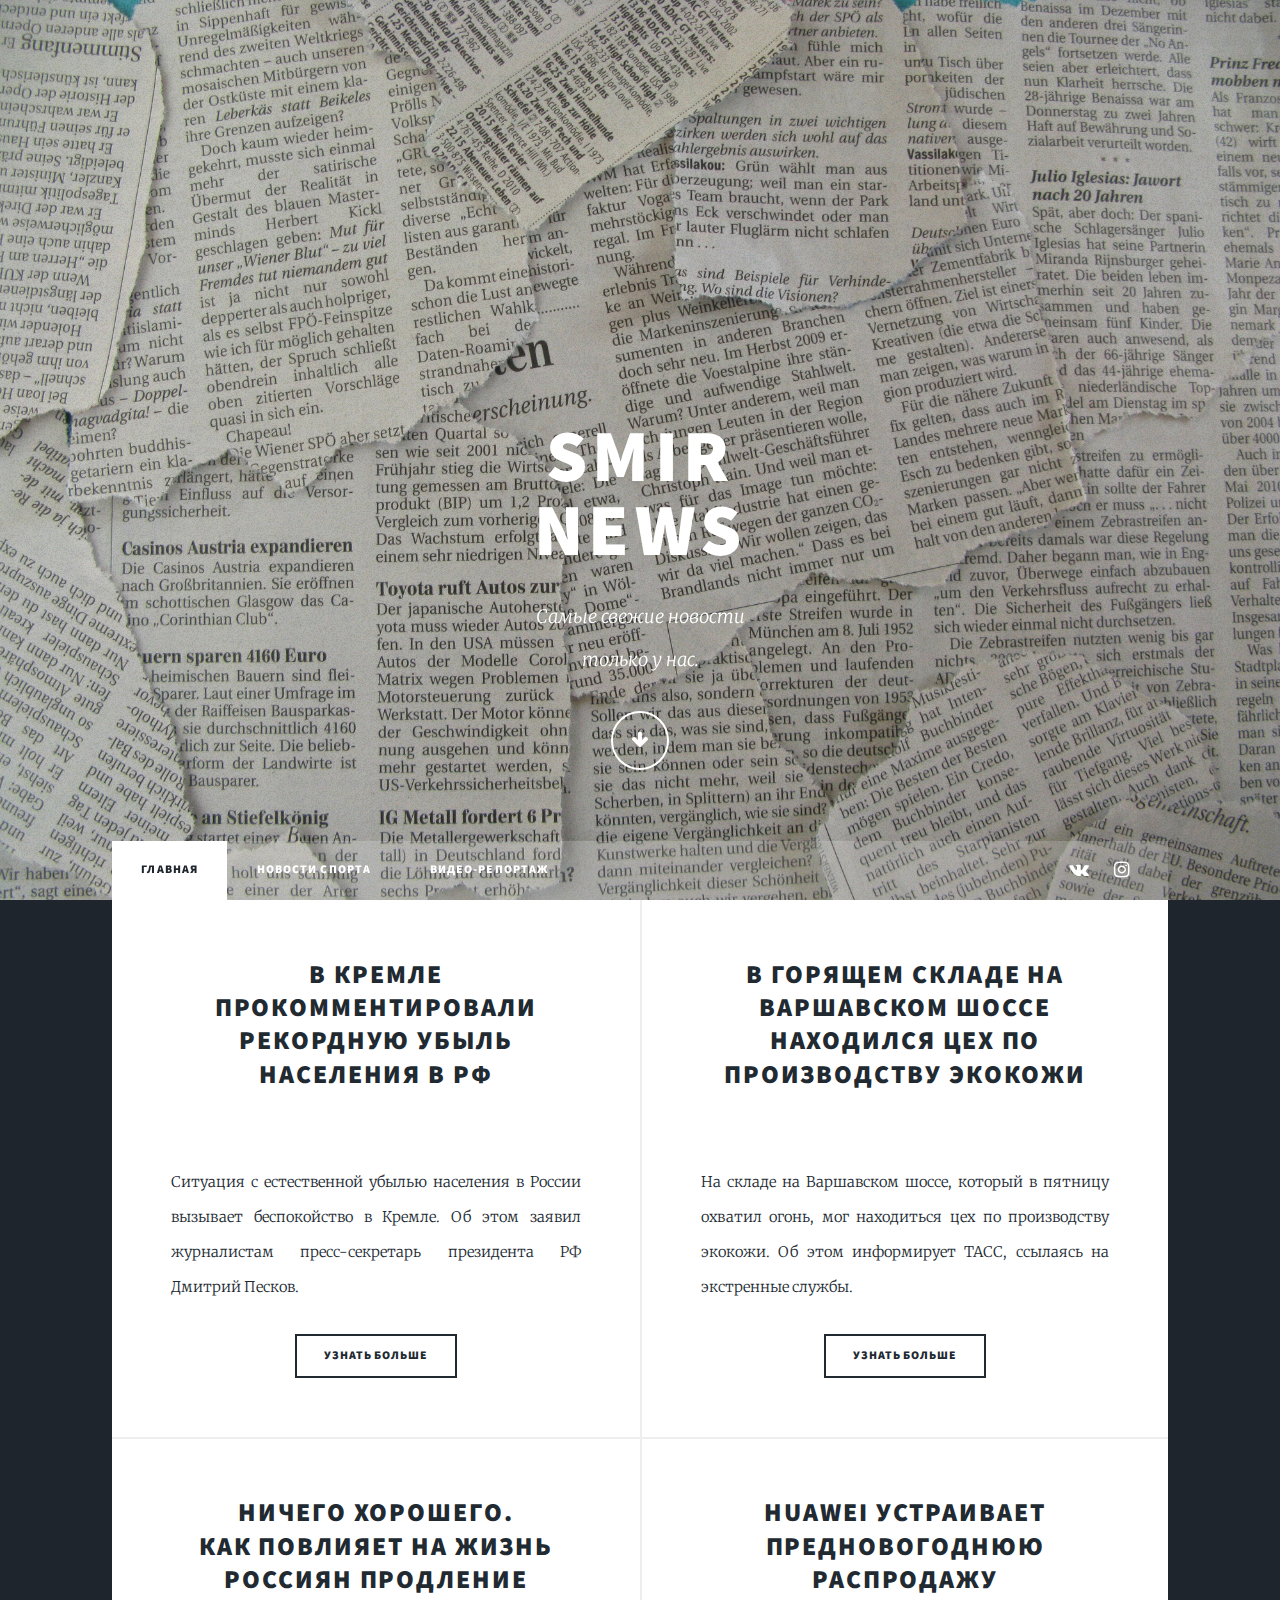
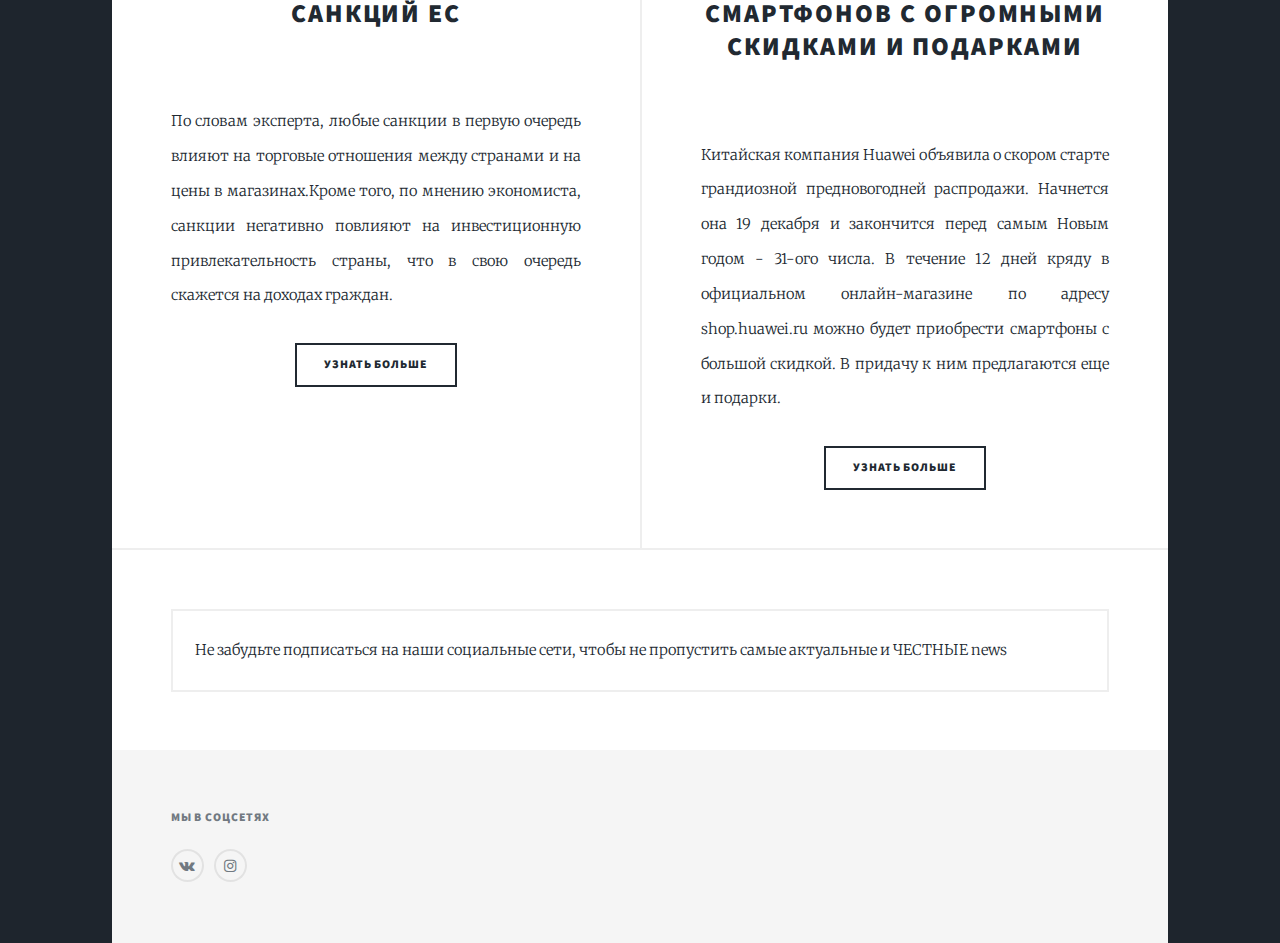
==== index.html @ 237e557a "Add files via upload" ====
<!DOCTYPE HTML>

<html>
	<head>
		<title>SmirNews</title>
		<meta charset="utf-8" />
		<meta name="viewport" content="width=device-width, initial-scale=1, user-scalable=no" />
		<link rel="stylesheet" href="assets/css/main.css" />
		<noscript><link rel="stylesheet" href="assets/css/noscript.css" /></noscript>
	</head>
	<body class="is-loading">

		
			<div id="wrapper" class="fade-in">

				
					<div id="intro">
						<h1>Smir<br />
						News</h1>
						<p>Самые свежие новости <br />
						только у нас</a>.</p>
						<ul class="actions">
							<li><a href="#header" class="button icon solo fa-arrow-down scrolly">Продолжить</a></li>
						</ul>
					</div>

				
					<header id="header">
						<a href="index.html" class="logo">Новости</a>
					</header>

				
					<nav id="nav">
						<ul class="links">
							<li class="active"><a href="index.html">Главная</a></li>
							<li><a href="generic.html">Новости спорта</a></li>
							<li><a href="elements.html">Видео-репортаж</a></li>
						</ul>
						<ul class="icons">
							<li><a href="https://vk.com/zonixx90" class="icon fa-vk"><span class="label">Twitter</span></a></li>
							<li><a href="https://www.instagram.com/________bigboy________/?hl=ru" class="icon fa-instagram"><span class="label">Instagram</span></a></li>
						</ul>
					</nav>

				
					<div id="main">

						
							

						
							<section class="posts">
								<article>
									<header>
										<h2><a href="C:\Users\Александр\Desktop\sait\n1.html">В Кремле прокомментировали<br />
											рекордную убыль населения в РФ</a></h2>
									</header>
									<a href="C:\Users\Александр\Desktop\sait\n1.html" class="image fit"><img src="C:\Users\Александр\Desktop\sait\images\GRAF.jpg" alt="" /></a>
									<p>Ситуация с естественной убылью населения в России вызывает беспокойство в Кремле. Об этом заявил журналистам пресс-секретарь президента РФ Дмитрий Песков.</p>
									<ul class="actions">
										<li><a href="C:\Users\Александр\Desktop\sait\n1.html" class="button">Узнать больше</a></li>
									</ul>
								</article>
								<article>
									<header>
										<h2><a href="C:\Users\Александр\Desktop\sait\n2.html">В горящем складе на Варшавском шоссе 
										<br />находился цех по производству экокожи</a></h2>
									</header>
									<a href="C:\Users\Александр\Desktop\sait\n2.html" class="image fit"><img src="C:\Users\Александр\Desktop\sait\images\pojar.jpg" alt="" /></a>
									<p>На складе на Варшавском шоссе, который в пятницу охватил огонь, мог находиться цех по производству экокожи. Об этом информирует ТАСС, ссылаясь на экстренные службы.</p>
									<ul class="actions">
										<li><a href="C:\Users\Александр\Desktop\sait\n2.html" class="button">Узнать больше</a></li>
									</ul>
								</article>
							</section>
							<section class="posts">
								<article>
									<header>
										<h2><a href="C:\Users\Александр\Desktop\sait\n3.html">Ничего хорошего.<br/>
											Как повлияет на жизнь россиян продление санкций ЕС</a></h2>
									</header>
									<a href="C:\Users\Александр\Desktop\sait\n3.html" class="image fit"><img src="C:\Users\Александр\Desktop\sait\images\ES.jpg" alt="" /></a>
									<p>По словам эксперта, любые санкции в первую очередь влияют на торговые отношения между странами и на цены в магазинах.Кроме того, по мнению экономиста, санкции негативно повлияют на инвестиционную привлекательность страны, что в свою очередь скажется на доходах граждан.
										
										</p>
									<ul class="actions">
										<li><a href="C:\Users\Александр\Desktop\sait\n3.html" class="button"> Узнать больше</a></li>
									</ul>
								</article>
								<article>
									<header>
										<h2><a href="C:\Users\Александр\Desktop\sait\n4.html">Huawei устраивает предновогоднюю распродажу <br />
											смартфонов с огромными скидками и подарками</a></h2>
									</header>
									<a href="C:\Users\Александр\Desktop\sait\n4.html" class="image fit"><img src="C:\Users\Александр\Desktop\sait\images\hua.jpg" alt="" /></a>
									<p>Китайская компания Huawei объявила о скором старте грандиозной предновогодней распродажи. Начнется она 19 декабря и закончится перед самым Новым годом - 31-ого числа. В течение 12 дней кряду в официальном онлайн-магазине по адресу shop.huawei.ru можно будет приобрести смартфоны с большой скидкой. В придачу к ним предлагаются еще и подарки.</p>
									<ul class="actions">
										<li><a href="C:\Users\Александр\Desktop\sait\n4.html" class="button">Узнать больше</a></li>
									</ul>
								</article>
							</section>
							
							
									

						
							<footer>
								<div class="box">
									<p>Не забудьте подписаться на наши социальные сети, чтобы не пропустить самые актуальные и ЧЕСТНЫЕ news </p>
								</div>
							</footer>

					</div>

				
					<footer id="footer">
						
							<section>
								<h3>Мы в соцсетях</h3>
								<ul class="icons alt">
									<li><a href="https://vk.com/zonixx90" class="icon fa-vk"><span class="label">Twitter</span></a></li>
							<li><a href="https://www.instagram.com/________bigboy________/?hl=ru" class="icon fa-instagram"><span class="label">Instagram</span></a></li>
								</ul>
							</section>
						</section>
					</footer>

				
					

			</div>

		
			<script src="assets/js/jquery.min.js"></script>
			<script src="assets/js/jquery.scrollex.min.js"></script>
			<script src="assets/js/jquery.scrolly.min.js"></script>
			<script src="assets/js/skel.min.js"></script>
			<script src="assets/js/util.js"></script>
			<script src="assets/js/main.js"></script>
			

	</body>
</html>
---- assets/css/main.css ----
@import url(font-awesome.min.css);
@import url("https://fonts.googleapis.com/css?family=Merriweather:300,700,300italic,700italic|Source+Sans+Pro:900");

/*
	Massively by HTML5 UP
	html5up.net | @ajlkn
	Free for personal and commercial use under the CCA 3.0 license (html5up.net/license)
*/

/* Reset */

	html, body, div, span, applet, object, iframe, h1, h2, h3, h4, h5, h6, p, blockquote, pre, a, abbr, acronym, address, big, cite, code, del, dfn, em, img, ins, kbd, q, s, samp, small, strike, strong, sub, sup, tt, var, b, u, i, center, dl, dt, dd, ol, ul, li, fieldset, form, label, legend, table, caption, tbody, tfoot, thead, tr, th, td, article, aside, canvas, details, embed, figure, figcaption, footer, header, hgroup, menu, nav, output, ruby, section, summary, time, mark, audio, video {
		margin: 0;				
		padding: 0;	
		border: 0;
		font-size: 100%;
		font: inherit;
		vertical-align: baseline;
	}

	article, aside, details, figcaption, figure, footer, header, hgroup, menu, nav, section {
		display: block;
	}

	body {
		line-height: 1;
	}

	ol, ul {
		list-style: none;
	}

	blockquote, q {
		quotes: none;
	}

	blockquote:before, blockquote:after, q:before, q:after {
		content: '';
		content: none;
	}

	table {
		border-collapse: collapse;
		border-spacing: 0;
	}

	body {
		-webkit-text-size-adjust: none;
	}

/* Box Model */

	*, *:before, *:after {
		-moz-box-sizing: border-box;
		-webkit-box-sizing: border-box;
		box-sizing: border-box;
	}

/* Grid */

	.row {
		border-bottom: solid 1px transparent;
		-moz-box-sizing: border-box;
		-webkit-box-sizing: border-box;
		box-sizing: border-box;
	}

	.row > * {
		float: left;
		-moz-box-sizing: border-box;
		-webkit-box-sizing: border-box;
		box-sizing: border-box;
	}

	.row:after, .row:before {
		content: '';
		display: block;
		clear: both;
		height: 0;
	}

	.row.uniform > * > :first-child {
		margin-top: 0;
	}

	.row.uniform > * > :last-child {
		margin-bottom: 0;
	}

	.row.\30 \25 > * {
		padding: 0 0 0 0rem;
	}

	.row.\30 \25 {
		margin: 0 0 -1px 0rem;
	}

	.row.uniform.\30 \25 > * {
		padding: 0rem 0 0 0rem;
	}

	.row.uniform.\30 \25 {
		margin: 0rem 0 -1px 0rem;
	}

	.row > * {
		padding: 0 0 0 1.5rem;
	}

	.row {
		margin: 0 0 -1px -1.5rem;
	}

	.row.uniform > * {
		padding: 1.5rem 0 0 1.5rem;
	}

	.row.uniform {
		margin: -1.5rem 0 -1px -1.5rem;
	}

	.row.\32 00\25 > * {
		padding: 0 0 0 3rem;
	}

	.row.\32 00\25 {
		margin: 0 0 -1px -3rem;
	}

	.row.uniform.\32 00\25 > * {
		padding: 3rem 0 0 3rem;
	}

	.row.uniform.\32 00\25 {
		margin: -3rem 0 -1px -3rem;
	}

	.row.\31 50\25 > * {
		padding: 0 0 0 2.25rem;
	}

	.row.\31 50\25 {
		margin: 0 0 -1px -2.25rem;
	}

	.row.uniform.\31 50\25 > * {
		padding: 2.25rem 0 0 2.25rem;
	}

	.row.uniform.\31 50\25 {
		margin: -2.25rem 0 -1px -2.25rem;
	}

	.row.\35 0\25 > * {
		padding: 0 0 0 0.75rem;
	}

	.row.\35 0\25 {
		margin: 0 0 -1px -0.75rem;
	}

	.row.uniform.\35 0\25 > * {
		padding: 0.75rem 0 0 0.75rem;
	}

	.row.uniform.\35 0\25 {
		margin: -0.75rem 0 -1px -0.75rem;
	}

	.row.\32 5\25 > * {
		padding: 0 0 0 0.375rem;
	}

	.row.\32 5\25 {
		margin: 0 0 -1px -0.375rem;
	}

	.row.uniform.\32 5\25 > * {
		padding: 0.375rem 0 0 0.375rem;
	}

	.row.uniform.\32 5\25 {
		margin: -0.375rem 0 -1px -0.375rem;
	}

	.\31 2u, .\31 2u\24 {
		width: 100%;
		clear: none;
		margin-left: 0;
	}

	.\31 1u, .\31 1u\24 {
		width: 91.6666666667%;
		clear: none;
		margin-left: 0;
	}

	.\31 0u, .\31 0u\24 {
		width: 83.3333333333%;
		clear: none;
		margin-left: 0;
	}

	.\39 u, .\39 u\24 {
		width: 75%;
		clear: none;
		margin-left: 0;
	}

	.\38 u, .\38 u\24 {
		width: 66.6666666667%;
		clear: none;
		margin-left: 0;
	}

	.\37 u, .\37 u\24 {
		width: 58.3333333333%;
		clear: none;
		margin-left: 0;
	}

	.\36 u, .\36 u\24 {
		width: 50%;
		clear: none;
		margin-left: 0;
	}

	.\35 u, .\35 u\24 {
		width: 41.6666666667%;
		clear: none;
		margin-left: 0;
	}

	.\34 u, .\34 u\24 {
		width: 33.3333333333%;
		clear: none;
		margin-left: 0;
	}

	.\33 u, .\33 u\24 {
		width: 25%;
		clear: none;
		margin-left: 0;
	}

	.\32 u, .\32 u\24 {
		width: 16.6666666667%;
		clear: none;
		margin-left: 0;
	}

	.\31 u, .\31 u\24 {
		width: 8.3333333333%;
		clear: none;
		margin-left: 0;
	}

	.\31 2u\24 + *,
	.\31 1u\24 + *,
	.\31 0u\24 + *,
	.\39 u\24 + *,
	.\38 u\24 + *,
	.\37 u\24 + *,
	.\36 u\24 + *,
	.\35 u\24 + *,
	.\34 u\24 + *,
	.\33 u\24 + *,
	.\32 u\24 + *,
	.\31 u\24 + * {
		clear: left;
	}

	.\-11u {
		margin-left: 91.66667%;
	}

	.\-10u {
		margin-left: 83.33333%;
	}

	.\-9u {
		margin-left: 75%;
	}

	.\-8u {
		margin-left: 66.66667%;
	}

	.\-7u {
		margin-left: 58.33333%;
	}

	.\-6u {
		margin-left: 50%;
	}

	.\-5u {
		margin-left: 41.66667%;
	}

	.\-4u {
		margin-left: 33.33333%;
	}

	.\-3u {
		margin-left: 25%;
	}

	.\-2u {
		margin-left: 16.66667%;
	}

	.\-1u {
		margin-left: 8.33333%;
	}

	@media screen and (max-width: 1680px) {

		.row > * {
			padding: 0 0 0 1.5rem;
		}

		.row {
			margin: 0 0 -1px -1.5rem;
		}

		.row.uniform > * {
			padding: 1.5rem 0 0 1.5rem;
		}

		.row.uniform {
			margin: -1.5rem 0 -1px -1.5rem;
		}

		.row.\32 00\25 > * {
			padding: 0 0 0 3rem;
		}

		.row.\32 00\25 {
			margin: 0 0 -1px -3rem;
		}

		.row.uniform.\32 00\25 > * {
			padding: 3rem 0 0 3rem;
		}

		.row.uniform.\32 00\25 {
			margin: -3rem 0 -1px -3rem;
		}

		.row.\31 50\25 > * {
			padding: 0 0 0 2.25rem;
		}

		.row.\31 50\25 {
			margin: 0 0 -1px -2.25rem;
		}

		.row.uniform.\31 50\25 > * {
			padding: 2.25rem 0 0 2.25rem;
		}

		.row.uniform.\31 50\25 {
			margin: -2.25rem 0 -1px -2.25rem;
		}

		.row.\35 0\25 > * {
			padding: 0 0 0 0.75rem;
		}

		.row.\35 0\25 {
			margin: 0 0 -1px -0.75rem;
		}

		.row.uniform.\35 0\25 > * {
			padding: 0.75rem 0 0 0.75rem;
		}

		.row.uniform.\35 0\25 {
			margin: -0.75rem 0 -1px -0.75rem;
		}

		.row.\32 5\25 > * {
			padding: 0 0 0 0.375rem;
		}

		.row.\32 5\25 {
			margin: 0 0 -1px -0.375rem;
		}

		.row.uniform.\32 5\25 > * {
			padding: 0.375rem 0 0 0.375rem;
		}

		.row.uniform.\32 5\25 {
			margin: -0.375rem 0 -1px -0.375rem;
		}

		.\31 2u\28xlarge\29, .\31 2u\24\28xlarge\29 {
			width: 100%;
			clear: none;
			margin-left: 0;
		}

		.\31 1u\28xlarge\29, .\31 1u\24\28xlarge\29 {
			width: 91.6666666667%;
			clear: none;
			margin-left: 0;
		}

		.\31 0u\28xlarge\29, .\31 0u\24\28xlarge\29 {
			width: 83.3333333333%;
			clear: none;
			margin-left: 0;
		}

		.\39 u\28xlarge\29, .\39 u\24\28xlarge\29 {
			width: 75%;
			clear: none;
			margin-left: 0;
		}

		.\38 u\28xlarge\29, .\38 u\24\28xlarge\29 {
			width: 66.6666666667%;
			clear: none;
			margin-left: 0;
		}

		.\37 u\28xlarge\29, .\37 u\24\28xlarge\29 {
			width: 58.3333333333%;
			clear: none;
			margin-left: 0;
		}

		.\36 u\28xlarge\29, .\36 u\24\28xlarge\29 {
			width: 50%;
			clear: none;
			margin-left: 0;
		}

		.\35 u\28xlarge\29, .\35 u\24\28xlarge\29 {
			width: 41.6666666667%;
			clear: none;
			margin-left: 0;
		}

		.\34 u\28xlarge\29, .\34 u\24\28xlarge\29 {
			width: 33.3333333333%;
			clear: none;
			margin-left: 0;
		}

		.\33 u\28xlarge\29, .\33 u\24\28xlarge\29 {
			width: 25%;
			clear: none;
			margin-left: 0;
		}

		.\32 u\28xlarge\29, .\32 u\24\28xlarge\29 {
			width: 16.6666666667%;
			clear: none;
			margin-left: 0;
		}

		.\31 u\28xlarge\29, .\31 u\24\28xlarge\29 {
			width: 8.3333333333%;
			clear: none;
			margin-left: 0;
		}

		.\31 2u\24\28xlarge\29 + *,
		.\31 1u\24\28xlarge\29 + *,
		.\31 0u\24\28xlarge\29 + *,
		.\39 u\24\28xlarge\29 + *,
		.\38 u\24\28xlarge\29 + *,
		.\37 u\24\28xlarge\29 + *,
		.\36 u\24\28xlarge\29 + *,
		.\35 u\24\28xlarge\29 + *,
		.\34 u\24\28xlarge\29 + *,
		.\33 u\24\28xlarge\29 + *,
		.\32 u\24\28xlarge\29 + *,
		.\31 u\24\28xlarge\29 + * {
			clear: left;
		}

		.\-11u\28xlarge\29 {
			margin-left: 91.66667%;
		}

		.\-10u\28xlarge\29 {
			margin-left: 83.33333%;
		}

		.\-9u\28xlarge\29 {
			margin-left: 75%;
		}

		.\-8u\28xlarge\29 {
			margin-left: 66.66667%;
		}

		.\-7u\28xlarge\29 {
			margin-left: 58.33333%;
		}

		.\-6u\28xlarge\29 {
			margin-left: 50%;
		}

		.\-5u\28xlarge\29 {
			margin-left: 41.66667%;
		}

		.\-4u\28xlarge\29 {
			margin-left: 33.33333%;
		}

		.\-3u\28xlarge\29 {
			margin-left: 25%;
		}

		.\-2u\28xlarge\29 {
			margin-left: 16.66667%;
		}

		.\-1u\28xlarge\29 {
			margin-left: 8.33333%;
		}

	}

	@media screen and (max-width: 1280px) {

		.row > * {
			padding: 0 0 0 1.5rem;
		}

		.row {
			margin: 0 0 -1px -1.5rem;
		}

		.row.uniform > * {
			padding: 1.5rem 0 0 1.5rem;
		}

		.row.uniform {
			margin: -1.5rem 0 -1px -1.5rem;
		}

		.row.\32 00\25 > * {
			padding: 0 0 0 3rem;
		}

		.row.\32 00\25 {
			margin: 0 0 -1px -3rem;
		}

		.row.uniform.\32 00\25 > * {
			padding: 3rem 0 0 3rem;
		}

		.row.uniform.\32 00\25 {
			margin: -3rem 0 -1px -3rem;
		}

		.row.\31 50\25 > * {
			padding: 0 0 0 2.25rem;
		}

		.row.\31 50\25 {
			margin: 0 0 -1px -2.25rem;
		}

		.row.uniform.\31 50\25 > * {
			padding: 2.25rem 0 0 2.25rem;
		}

		.row.uniform.\31 50\25 {
			margin: -2.25rem 0 -1px -2.25rem;
		}

		.row.\35 0\25 > * {
			padding: 0 0 0 0.75rem;
		}

		.row.\35 0\25 {
			margin: 0 0 -1px -0.75rem;
		}

		.row.uniform.\35 0\25 > * {
			padding: 0.75rem 0 0 0.75rem;
		}

		.row.uniform.\35 0\25 {
			margin: -0.75rem 0 -1px -0.75rem;
		}

		.row.\32 5\25 > * {
			padding: 0 0 0 0.375rem;
		}

		.row.\32 5\25 {
			margin: 0 0 -1px -0.375rem;
		}

		.row.uniform.\32 5\25 > * {
			padding: 0.375rem 0 0 0.375rem;
		}

		.row.uniform.\32 5\25 {
			margin: -0.375rem 0 -1px -0.375rem;
		}

		.\31 2u\28large\29, .\31 2u\24\28large\29 {
			width: 100%;
			clear: none;
			margin-left: 0;
		}

		.\31 1u\28large\29, .\31 1u\24\28large\29 {
			width: 91.6666666667%;
			clear: none;
			margin-left: 0;
		}

		.\31 0u\28large\29, .\31 0u\24\28large\29 {
			width: 83.3333333333%;
			clear: none;
			margin-left: 0;
		}

		.\39 u\28large\29, .\39 u\24\28large\29 {
			width: 75%;
			clear: none;
			margin-left: 0;
		}

		.\38 u\28large\29, .\38 u\24\28large\29 {
			width: 66.6666666667%;
			clear: none;
			margin-left: 0;
		}

		.\37 u\28large\29, .\37 u\24\28large\29 {
			width: 58.3333333333%;
			clear: none;
			margin-left: 0;
		}

		.\36 u\28large\29, .\36 u\24\28large\29 {
			width: 50%;
			clear: none;
			margin-left: 0;
		}

		.\35 u\28large\29, .\35 u\24\28large\29 {
			width: 41.6666666667%;
			clear: none;
			margin-left: 0;
		}

		.\34 u\28large\29, .\34 u\24\28large\29 {
			width: 33.3333333333%;
			clear: none;
			margin-left: 0;
		}

		.\33 u\28large\29, .\33 u\24\28large\29 {
			width: 25%;
			clear: none;
			margin-left: 0;
		}

		.\32 u\28large\29, .\32 u\24\28large\29 {
			width: 16.6666666667%;
			clear: none;
			margin-left: 0;
		}

		.\31 u\28large\29, .\31 u\24\28large\29 {
			width: 8.3333333333%;
			clear: none;
			margin-left: 0;
		}

		.\31 2u\24\28large\29 + *,
		.\31 1u\24\28large\29 + *,
		.\31 0u\24\28large\29 + *,
		.\39 u\24\28large\29 + *,
		.\38 u\24\28large\29 + *,
		.\37 u\24\28large\29 + *,
		.\36 u\24\28large\29 + *,
		.\35 u\24\28large\29 + *,
		.\34 u\24\28large\29 + *,
		.\33 u\24\28large\29 + *,
		.\32 u\24\28large\29 + *,
		.\31 u\24\28large\29 + * {
			clear: left;
		}

		.\-11u\28large\29 {
			margin-left: 91.66667%;
		}

		.\-10u\28large\29 {
			margin-left: 83.33333%;
		}

		.\-9u\28large\29 {
			margin-left: 75%;
		}

		.\-8u\28large\29 {
			margin-left: 66.66667%;
		}

		.\-7u\28large\29 {
			margin-left: 58.33333%;
		}

		.\-6u\28large\29 {
			margin-left: 50%;
		}

		.\-5u\28large\29 {
			margin-left: 41.66667%;
		}

		.\-4u\28large\29 {
			margin-left: 33.33333%;
		}

		.\-3u\28large\29 {
			margin-left: 25%;
		}

		.\-2u\28large\29 {
			margin-left: 16.66667%;
		}

		.\-1u\28large\29 {
			margin-left: 8.33333%;
		}

	}

	@media screen and (max-width: 980px) {

		.row > * {
			padding: 0 0 0 1.5rem;
		}

		.row {
			margin: 0 0 -1px -1.5rem;
		}

		.row.uniform > * {
			padding: 1.5rem 0 0 1.5rem;
		}

		.row.uniform {
			margin: -1.5rem 0 -1px -1.5rem;
		}

		.row.\32 00\25 > * {
			padding: 0 0 0 3rem;
		}

		.row.\32 00\25 {
			margin: 0 0 -1px -3rem;
		}

		.row.uniform.\32 00\25 > * {
			padding: 3rem 0 0 3rem;
		}

		.row.uniform.\32 00\25 {
			margin: -3rem 0 -1px -3rem;
		}

		.row.\31 50\25 > * {
			padding: 0 0 0 2.25rem;
		}

		.row.\31 50\25 {
			margin: 0 0 -1px -2.25rem;
		}

		.row.uniform.\31 50\25 > * {
			padding: 2.25rem 0 0 2.25rem;
		}

		.row.uniform.\31 50\25 {
			margin: -2.25rem 0 -1px -2.25rem;
		}

		.row.\35 0\25 > * {
			padding: 0 0 0 0.75rem;
		}

		.row.\35 0\25 {
			margin: 0 0 -1px -0.75rem;
		}

		.row.uniform.\35 0\25 > * {
			padding: 0.75rem 0 0 0.75rem;
		}

		.row.uniform.\35 0\25 {
			margin: -0.75rem 0 -1px -0.75rem;
		}

		.row.\32 5\25 > * {
			padding: 0 0 0 0.375rem;
		}

		.row.\32 5\25 {
			margin: 0 0 -1px -0.375rem;
		}

		.row.uniform.\32 5\25 > * {
			padding: 0.375rem 0 0 0.375rem;
		}

		.row.uniform.\32 5\25 {
			margin: -0.375rem 0 -1px -0.375rem;
		}

		.\31 2u\28medium\29, .\31 2u\24\28medium\29 {
			width: 100%;
			clear: none;
			margin-left: 0;
		}

		.\31 1u\28medium\29, .\31 1u\24\28medium\29 {
			width: 91.6666666667%;
			clear: none;
			margin-left: 0;
		}

		.\31 0u\28medium\29, .\31 0u\24\28medium\29 {
			width: 83.3333333333%;
			clear: none;
			margin-left: 0;
		}

		.\39 u\28medium\29, .\39 u\24\28medium\29 {
			width: 75%;
			clear: none;
			margin-left: 0;
		}

		.\38 u\28medium\29, .\38 u\24\28medium\29 {
			width: 66.6666666667%;
			clear: none;
			margin-left: 0;
		}

		.\37 u\28medium\29, .\37 u\24\28medium\29 {
			width: 58.3333333333%;
			clear: none;
			margin-left: 0;
		}

		.\36 u\28medium\29, .\36 u\24\28medium\29 {
			width: 50%;
			clear: none;
			margin-left: 0;
		}

		.\35 u\28medium\29, .\35 u\24\28medium\29 {
			width: 41.6666666667%;
			clear: none;
			margin-left: 0;
		}

		.\34 u\28medium\29, .\34 u\24\28medium\29 {
			width: 33.3333333333%;
			clear: none;
			margin-left: 0;
		}

		.\33 u\28medium\29, .\33 u\24\28medium\29 {
			width: 25%;
			clear: none;
			margin-left: 0;
		}

		.\32 u\28medium\29, .\32 u\24\28medium\29 {
			width: 16.6666666667%;
			clear: none;
			margin-left: 0;
		}

		.\31 u\28medium\29, .\31 u\24\28medium\29 {
			width: 8.3333333333%;
			clear: none;
			margin-left: 0;
		}

		.\31 2u\24\28medium\29 + *,
		.\31 1u\24\28medium\29 + *,
		.\31 0u\24\28medium\29 + *,
		.\39 u\24\28medium\29 + *,
		.\38 u\24\28medium\29 + *,
		.\37 u\24\28medium\29 + *,
		.\36 u\24\28medium\29 + *,
		.\35 u\24\28medium\29 + *,
		.\34 u\24\28medium\29 + *,
		.\33 u\24\28medium\29 + *,
		.\32 u\24\28medium\29 + *,
		.\31 u\24\28medium\29 + * {
			clear: left;
		}

		.\-11u\28medium\29 {
			margin-left: 91.66667%;
		}

		.\-10u\28medium\29 {
			margin-left: 83.33333%;
		}

		.\-9u\28medium\29 {
			margin-left: 75%;
		}

		.\-8u\28medium\29 {
			margin-left: 66.66667%;
		}

		.\-7u\28medium\29 {
			margin-left: 58.33333%;
		}

		.\-6u\28medium\29 {
			margin-left: 50%;
		}

		.\-5u\28medium\29 {
			margin-left: 41.66667%;
		}

		.\-4u\28medium\29 {
			margin-left: 33.33333%;
		}

		.\-3u\28medium\29 {
			margin-left: 25%;
		}

		.\-2u\28medium\29 {
			margin-left: 16.66667%;
		}

		.\-1u\28medium\29 {
			margin-left: 8.33333%;
		}

	}

	@media screen and (max-width: 736px) {

		.row > * {
			padding: 0 0 0 1.5rem;
		}

		.row {
			margin: 0 0 -1px -1.5rem;
		}

		.row.uniform > * {
			padding: 1.5rem 0 0 1.5rem;
		}

		.row.uniform {
			margin: -1.5rem 0 -1px -1.5rem;
		}

		.row.\32 00\25 > * {
			padding: 0 0 0 3rem;
		}

		.row.\32 00\25 {
			margin: 0 0 -1px -3rem;
		}

		.row.uniform.\32 00\25 > * {
			padding: 3rem 0 0 3rem;
		}

		.row.uniform.\32 00\25 {
			margin: -3rem 0 -1px -3rem;
		}

		.row.\31 50\25 > * {
			padding: 0 0 0 2.25rem;
		}

		.row.\31 50\25 {
			margin: 0 0 -1px -2.25rem;
		}

		.row.uniform.\31 50\25 > * {
			padding: 2.25rem 0 0 2.25rem;
		}

		.row.uniform.\31 50\25 {
			margin: -2.25rem 0 -1px -2.25rem;
		}

		.row.\35 0\25 > * {
			padding: 0 0 0 0.75rem;
		}

		.row.\35 0\25 {
			margin: 0 0 -1px -0.75rem;
		}

		.row.uniform.\35 0\25 > * {
			padding: 0.75rem 0 0 0.75rem;
		}

		.row.uniform.\35 0\25 {
			margin: -0.75rem 0 -1px -0.75rem;
		}

		.row.\32 5\25 > * {
			padding: 0 0 0 0.375rem;
		}

		.row.\32 5\25 {
			margin: 0 0 -1px -0.375rem;
		}

		.row.uniform.\32 5\25 > * {
			padding: 0.375rem 0 0 0.375rem;
		}

		.row.uniform.\32 5\25 {
			margin: -0.375rem 0 -1px -0.375rem;
		}

		.\31 2u\28small\29, .\31 2u\24\28small\29 {
			width: 100%;
			clear: none;
			margin-left: 0;
		}

		.\31 1u\28small\29, .\31 1u\24\28small\29 {
			width: 91.6666666667%;
			clear: none;
			margin-left: 0;
		}

		.\31 0u\28small\29, .\31 0u\24\28small\29 {
			width: 83.3333333333%;
			clear: none;
			margin-left: 0;
		}

		.\39 u\28small\29, .\39 u\24\28small\29 {
			width: 75%;
			clear: none;
			margin-left: 0;
		}

		.\38 u\28small\29, .\38 u\24\28small\29 {
			width: 66.6666666667%;
			clear: none;
			margin-left: 0;
		}

		.\37 u\28small\29, .\37 u\24\28small\29 {
			width: 58.3333333333%;
			clear: none;
			margin-left: 0;
		}

		.\36 u\28small\29, .\36 u\24\28small\29 {
			width: 50%;
			clear: none;
			margin-left: 0;
		}

		.\35 u\28small\29, .\35 u\24\28small\29 {
			width: 41.6666666667%;
			clear: none;
			margin-left: 0;
		}

		.\34 u\28small\29, .\34 u\24\28small\29 {
			width: 33.3333333333%;
			clear: none;
			margin-left: 0;
		}

		.\33 u\28small\29, .\33 u\24\28small\29 {
			width: 25%;
			clear: none;
			margin-left: 0;
		}

		.\32 u\28small\29, .\32 u\24\28small\29 {
			width: 16.6666666667%;
			clear: none;
			margin-left: 0;
		}

		.\31 u\28small\29, .\31 u\24\28small\29 {
			width: 8.3333333333%;
			clear: none;
			margin-left: 0;
		}

		.\31 2u\24\28small\29 + *,
		.\31 1u\24\28small\29 + *,
		.\31 0u\24\28small\29 + *,
		.\39 u\24\28small\29 + *,
		.\38 u\24\28small\29 + *,
		.\37 u\24\28small\29 + *,
		.\36 u\24\28small\29 + *,
		.\35 u\24\28small\29 + *,
		.\34 u\24\28small\29 + *,
		.\33 u\24\28small\29 + *,
		.\32 u\24\28small\29 + *,
		.\31 u\24\28small\29 + * {
			clear: left;
		}

		.\-11u\28small\29 {
			margin-left: 91.66667%;
		}

		.\-10u\28small\29 {
			margin-left: 83.33333%;
		}

		.\-9u\28small\29 {
			margin-left: 75%;
		}

		.\-8u\28small\29 {
			margin-left: 66.66667%;
		}

		.\-7u\28small\29 {
			margin-left: 58.33333%;
		}

		.\-6u\28small\29 {
			margin-left: 50%;
		}

		.\-5u\28small\29 {
			margin-left: 41.66667%;
		}

		.\-4u\28small\29 {
			margin-left: 33.33333%;
		}

		.\-3u\28small\29 {
			margin-left: 25%;
		}

		.\-2u\28small\29 {
			margin-left: 16.66667%;
		}

		.\-1u\28small\29 {
			margin-left: 8.33333%;
		}

	}

	@media screen and (max-width: 480px) {

		.row > * {
			padding: 0 0 0 1.5rem;
		}

		.row {
			margin: 0 0 -1px -1.5rem;
		}

		.row.uniform > * {
			padding: 1.5rem 0 0 1.5rem;
		}

		.row.uniform {
			margin: -1.5rem 0 -1px -1.5rem;
		}

		.row.\32 00\25 > * {
			padding: 0 0 0 3rem;
		}

		.row.\32 00\25 {
			margin: 0 0 -1px -3rem;
		}

		.row.uniform.\32 00\25 > * {
			padding: 3rem 0 0 3rem;
		}

		.row.uniform.\32 00\25 {
			margin: -3rem 0 -1px -3rem;
		}

		.row.\31 50\25 > * {
			padding: 0 0 0 2.25rem;
		}

		.row.\31 50\25 {
			margin: 0 0 -1px -2.25rem;
		}

		.row.uniform.\31 50\25 > * {
			padding: 2.25rem 0 0 2.25rem;
		}

		.row.uniform.\31 50\25 {
			margin: -2.25rem 0 -1px -2.25rem;
		}

		.row.\35 0\25 > * {
			padding: 0 0 0 0.75rem;
		}

		.row.\35 0\25 {
			margin: 0 0 -1px -0.75rem;
		}

		.row.uniform.\35 0\25 > * {
			padding: 0.75rem 0 0 0.75rem;
		}

		.row.uniform.\35 0\25 {
			margin: -0.75rem 0 -1px -0.75rem;
		}

		.row.\32 5\25 > * {
			padding: 0 0 0 0.375rem;
		}

		.row.\32 5\25 {
			margin: 0 0 -1px -0.375rem;
		}

		.row.uniform.\32 5\25 > * {
			padding: 0.375rem 0 0 0.375rem;
		}

		.row.uniform.\32 5\25 {
			margin: -0.375rem 0 -1px -0.375rem;
		}

		.\31 2u\28xsmall\29, .\31 2u\24\28xsmall\29 {
			width: 100%;
			clear: none;
			margin-left: 0;
		}

		.\31 1u\28xsmall\29, .\31 1u\24\28xsmall\29 {
			width: 91.6666666667%;
			clear: none;
			margin-left: 0;
		}

		.\31 0u\28xsmall\29, .\31 0u\24\28xsmall\29 {
			width: 83.3333333333%;
			clear: none;
			margin-left: 0;
		}

		.\39 u\28xsmall\29, .\39 u\24\28xsmall\29 {
			width: 75%;
			clear: none;
			margin-left: 0;
		}

		.\38 u\28xsmall\29, .\38 u\24\28xsmall\29 {
			width: 66.6666666667%;
			clear: none;
			margin-left: 0;
		}

		.\37 u\28xsmall\29, .\37 u\24\28xsmall\29 {
			width: 58.3333333333%;
			clear: none;
			margin-left: 0;
		}

		.\36 u\28xsmall\29, .\36 u\24\28xsmall\29 {
			width: 50%;
			clear: none;
			margin-left: 0;
		}

		.\35 u\28xsmall\29, .\35 u\24\28xsmall\29 {
			width: 41.6666666667%;
			clear: none;
			margin-left: 0;
		}

		.\34 u\28xsmall\29, .\34 u\24\28xsmall\29 {
			width: 33.3333333333%;
			clear: none;
			margin-left: 0;
		}

		.\33 u\28xsmall\29, .\33 u\24\28xsmall\29 {
			width: 25%;
			clear: none;
			margin-left: 0;
		}

		.\32 u\28xsmall\29, .\32 u\24\28xsmall\29 {
			width: 16.6666666667%;
			clear: none;
			margin-left: 0;
		}

		.\31 u\28xsmall\29, .\31 u\24\28xsmall\29 {
			width: 8.3333333333%;
			clear: none;
			margin-left: 0;
		}

		.\31 2u\24\28xsmall\29 + *,
		.\31 1u\24\28xsmall\29 + *,
		.\31 0u\24\28xsmall\29 + *,
		.\39 u\24\28xsmall\29 + *,
		.\38 u\24\28xsmall\29 + *,
		.\37 u\24\28xsmall\29 + *,
		.\36 u\24\28xsmall\29 + *,
		.\35 u\24\28xsmall\29 + *,
		.\34 u\24\28xsmall\29 + *,
		.\33 u\24\28xsmall\29 + *,
		.\32 u\24\28xsmall\29 + *,
		.\31 u\24\28xsmall\29 + * {
			clear: left;
		}

		.\-11u\28xsmall\29 {
			margin-left: 91.66667%;
		}

		.\-10u\28xsmall\29 {
			margin-left: 83.33333%;
		}

		.\-9u\28xsmall\29 {
			margin-left: 75%;
		}

		.\-8u\28xsmall\29 {
			margin-left: 66.66667%;
		}

		.\-7u\28xsmall\29 {
			margin-left: 58.33333%;
		}

		.\-6u\28xsmall\29 {
			margin-left: 50%;
		}

		.\-5u\28xsmall\29 {
			margin-left: 41.66667%;
		}

		.\-4u\28xsmall\29 {
			margin-left: 33.33333%;
		}

		.\-3u\28xsmall\29 {
			margin-left: 25%;
		}

		.\-2u\28xsmall\29 {
			margin-left: 16.66667%;
		}

		.\-1u\28xsmall\29 {
			margin-left: 8.33333%;
		}

	}

	@media screen and (max-width: 360px) {

		.row > * {
			padding: 0 0 0 1.5rem;
		}

		.row {
			margin: 0 0 -1px -1.5rem;
		}

		.row.uniform > * {
			padding: 1.5rem 0 0 1.5rem;
		}

		.row.uniform {
			margin: -1.5rem 0 -1px -1.5rem;
		}

		.row.\32 00\25 > * {
			padding: 0 0 0 3rem;
		}

		.row.\32 00\25 {
			margin: 0 0 -1px -3rem;
		}

		.row.uniform.\32 00\25 > * {
			padding: 3rem 0 0 3rem;
		}

		.row.uniform.\32 00\25 {
			margin: -3rem 0 -1px -3rem;
		}

		.row.\31 50\25 > * {
			padding: 0 0 0 2.25rem;
		}

		.row.\31 50\25 {
			margin: 0 0 -1px -2.25rem;
		}

		.row.uniform.\31 50\25 > * {
			padding: 2.25rem 0 0 2.25rem;
		}

		.row.uniform.\31 50\25 {
			margin: -2.25rem 0 -1px -2.25rem;
		}

		.row.\35 0\25 > * {
			padding: 0 0 0 0.75rem;
		}

		.row.\35 0\25 {
			margin: 0 0 -1px -0.75rem;
		}

		.row.uniform.\35 0\25 > * {
			padding: 0.75rem 0 0 0.75rem;
		}

		.row.uniform.\35 0\25 {
			margin: -0.75rem 0 -1px -0.75rem;
		}

		.row.\32 5\25 > * {
			padding: 0 0 0 0.375rem;
		}

		.row.\32 5\25 {
			margin: 0 0 -1px -0.375rem;
		}

		.row.uniform.\32 5\25 > * {
			padding: 0.375rem 0 0 0.375rem;
		}

		.row.uniform.\32 5\25 {
			margin: -0.375rem 0 -1px -0.375rem;
		}

		.\31 2u\28xxsmall\29, .\31 2u\24\28xxsmall\29 {
			width: 100%;
			clear: none;
			margin-left: 0;
		}

		.\31 1u\28xxsmall\29, .\31 1u\24\28xxsmall\29 {
			width: 91.6666666667%;
			clear: none;
			margin-left: 0;
		}

		.\31 0u\28xxsmall\29, .\31 0u\24\28xxsmall\29 {
			width: 83.3333333333%;
			clear: none;
			margin-left: 0;
		}

		.\39 u\28xxsmall\29, .\39 u\24\28xxsmall\29 {
			width: 75%;
			clear: none;
			margin-left: 0;
		}

		.\38 u\28xxsmall\29, .\38 u\24\28xxsmall\29 {
			width: 66.6666666667%;
			clear: none;
			margin-left: 0;
		}

		.\37 u\28xxsmall\29, .\37 u\24\28xxsmall\29 {
			width: 58.3333333333%;
			clear: none;
			margin-left: 0;
		}

		.\36 u\28xxsmall\29, .\36 u\24\28xxsmall\29 {
			width: 50%;
			clear: none;
			margin-left: 0;
		}

		.\35 u\28xxsmall\29, .\35 u\24\28xxsmall\29 {
			width: 41.6666666667%;
			clear: none;
			margin-left: 0;
		}

		.\34 u\28xxsmall\29, .\34 u\24\28xxsmall\29 {
			width: 33.3333333333%;
			clear: none;
			margin-left: 0;
		}

		.\33 u\28xxsmall\29, .\33 u\24\28xxsmall\29 {
			width: 25%;
			clear: none;
			margin-left: 0;
		}

		.\32 u\28xxsmall\29, .\32 u\24\28xxsmall\29 {
			width: 16.6666666667%;
			clear: none;
			margin-left: 0;
		}

		.\31 u\28xxsmall\29, .\31 u\24\28xxsmall\29 {
			width: 8.3333333333%;
			clear: none;
			margin-left: 0;
		}

		.\31 2u\24\28xxsmall\29 + *,
		.\31 1u\24\28xxsmall\29 + *,
		.\31 0u\24\28xxsmall\29 + *,
		.\39 u\24\28xxsmall\29 + *,
		.\38 u\24\28xxsmall\29 + *,
		.\37 u\24\28xxsmall\29 + *,
		.\36 u\24\28xxsmall\29 + *,
		.\35 u\24\28xxsmall\29 + *,
		.\34 u\24\28xxsmall\29 + *,
		.\33 u\24\28xxsmall\29 + *,
		.\32 u\24\28xxsmall\29 + *,
		.\31 u\24\28xxsmall\29 + * {
			clear: left;
		}

		.\-11u\28xxsmall\29 {
			margin-left: 91.66667%;
		}

		.\-10u\28xxsmall\29 {
			margin-left: 83.33333%;
		}

		.\-9u\28xxsmall\29 {
			margin-left: 75%;
		}

		.\-8u\28xxsmall\29 {
			margin-left: 66.66667%;
		}

		.\-7u\28xxsmall\29 {
			margin-left: 58.33333%;
		}

		.\-6u\28xxsmall\29 {
			margin-left: 50%;
		}

		.\-5u\28xxsmall\29 {
			margin-left: 41.66667%;
		}

		.\-4u\28xxsmall\29 {
			margin-left: 33.33333%;
		}

		.\-3u\28xxsmall\29 {
			margin-left: 25%;
		}

		.\-2u\28xxsmall\29 {
			margin-left: 16.66667%;
		}

		.\-1u\28xxsmall\29 {
			margin-left: 8.33333%;
		}

	}

/* Basic */

	@-ms-viewport {
		width: device-width;
	}

	body {
		-ms-overflow-style: scrollbar;
	}

	@media screen and (max-width: 480px) {

		html, body {
			min-width: 320px;
		}

	}

	body {
		background-color: #1e252d;
	}

		body.is-loading *, body.is-loading *:before, body.is-loading *:after {
			-moz-animation: none !important;
			-webkit-animation: none !important;
			-ms-animation: none !important;
			animation: none !important;
			-moz-transition: none !important;
			-webkit-transition: none !important;
			-ms-transition: none !important;
			transition: none !important;
		}

/* Type */

	html {
		font-size: 16pt;
	}

		@media screen and (max-width: 1680px) {

			html {
				font-size: 12pt;
			}

		}

		@media screen and (max-width: 1280px) {

			html {
				font-size: 11pt;
			}

		}

		@media screen and (max-width: 360px) {

			html {
				font-size: 10pt;
			}

		}

	body {
		color: #212931;
	}

	body, input, select, textarea {
		font-family: "Merriweather", Georgia, serif;
		font-weight: 300;
		font-size: 1rem;
		line-height: 2.375;
	}

	a {
		-moz-transition: color 0.2s ease-in-out, background-color 0.2s ease-in-out, border-color 0.2s ease-in-out, box-shadow 0.2s ease-in-out;
		-webkit-transition: color 0.2s ease-in-out, background-color 0.2s ease-in-out, border-color 0.2s ease-in-out, box-shadow 0.2s ease-in-out;
		-ms-transition: color 0.2s ease-in-out, background-color 0.2s ease-in-out, border-color 0.2s ease-in-out, box-shadow 0.2s ease-in-out;
		transition: color 0.2s ease-in-out, background-color 0.2s ease-in-out, border-color 0.2s ease-in-out, box-shadow 0.2s ease-in-out;
		border-bottom: dotted 1px;
		text-decoration: none;
	}

		a:hover {
			border-bottom-color: transparent;
		}

	strong, b {
		font-weight: 600;
	}

	em, i {
		font-style: italic;
	}

	p {
		text-align: justify;
		margin: 0 0 2rem 0;
	}

	h1, h2, h3, h4, h5, h6 {
		font-family: "Source Sans Pro", Helvetica, sans-serif;
		font-weight: 900;
		line-height: 1.5;
		letter-spacing: 0.075em;
		text-transform: uppercase;
		margin: 0 0 1rem 0;
	}

		h1 a, h2 a, h3 a, h4 a, h5 a, h6 a {
			border-bottom: 0;
			color: inherit;
			text-decoration: none;
		}

	h1 {
		font-size: 4rem;
		line-height: 1.1;
		margin: 0 0 2rem 0;
	}

	h2 {
		font-size: 1.75rem;
		line-height: 1.3;
		margin: 0 0 1.5rem 0;
	}

	h3 {
		font-size: 1.25rem;
		margin: 0 0 1.5rem 0;
	}

	h4 {
		font-size: 1rem;
	}

	h5 {
		font-size: 0.9rem;
	}

	h6 {
		font-size: 0.8rem;
	}

	sub {
		font-size: 0.8rem;
		position: relative;
		top: 0.5rem;
	}

	sup {
		font-size: 0.8rem;
		position: relative;
		top: -0.5rem;
	}

	blockquote {
		border-left: solid 4px;
		font-style: italic;
		margin: 0 0 2rem 0;
		padding: 0.5rem 0 0.5rem 2rem;
	}

	code {
		border: solid 2px;
		font-family: "Courier New", monospace;
		font-size: 0.9rem;
		margin: 0 0.25rem;
		padding: 0.25rem 0.65rem;
	}

	pre {
		-webkit-overflow-scrolling: touch;
		font-family: "Courier New", monospace;
		font-size: 0.9rem;
		margin: 0 0 2rem 0;
	}

		pre code {
			display: block;
			line-height: 1.75;
			padding: 1rem 1.5rem;
			overflow-x: auto;
		}

	hr {
		border: 0;
		border-bottom: solid 2px;
		margin: 3rem 0;
	}

		hr.major {
			margin: 5rem 0;
		}

	.align-left {
		text-align: left;
	}

	.align-center {
		text-align: center;
	}

	.align-right {
		text-align: right;
	}

	input, select, textarea {
		color: #212931;
	}

	a {
		color: #212931;
		border-bottom-color: rgba(33, 41, 49, 0.5);
	}

		a:hover {
			border-bottom-color: transparent;
			color: #18bfef !important;
		}

	strong, b {
		color: #212931;
	}

	h1, h2, h3, h4, h5, h6 {
		color: #212931;
	}

	blockquote {
		border-left-color: #eeeeee;
	}

	code {
		background: rgba(220, 220, 220, 0.25);
		border-color: #eeeeee;
	}

	hr {
		border-bottom-color: #eeeeee;
	}

/* Box */

	.box {
		border: solid 2px;
		margin-bottom: 2rem;
		padding: 1.5rem;
	}

		.box > :last-child,
		.box > :last-child > :last-child,
		.box > :last-child > :last-child > :last-child {
			margin-bottom: 0;
		}

		.box.alt {
			border: 0;
			border-radius: 0;
			padding: 0;
		}

	.box {
		border-color: #eeeeee;
	}

/* Button */

	input[type="submit"],
	input[type="reset"],
	input[type="button"],
	button,
	.button {
		-moz-appearance: none;
		-webkit-appearance: none;
		-ms-appearance: none;
		appearance: none;
		-moz-transition: background-color 0.2s ease-in-out, box-shadow 0.2s ease-in-out, color 0.2s ease-in-out;
		-webkit-transition: background-color 0.2s ease-in-out, box-shadow 0.2s ease-in-out, color 0.2s ease-in-out;
		-ms-transition: background-color 0.2s ease-in-out, box-shadow 0.2s ease-in-out, color 0.2s ease-in-out;
		transition: background-color 0.2s ease-in-out, box-shadow 0.2s ease-in-out, color 0.2s ease-in-out;
		border: 0;
		cursor: pointer;
		display: inline-block;
		font-family: "Source Sans Pro", Helvetica, sans-serif;
		font-size: 0.8rem;
		font-weight: 900;
		letter-spacing: 0.075em;
		height: 3rem;
		line-height: 3rem;
		padding: 0 2rem;
		text-align: center;
		text-decoration: none;
		text-transform: uppercase;
		white-space: nowrap;
	}

		input[type="submit"].icon:before,
		input[type="reset"].icon:before,
		input[type="button"].icon:before,
		button.icon:before,
		.button.icon:before {
			margin-right: 0.5rem;
		}

		input[type="submit"].icon.solo,
		input[type="reset"].icon.solo,
		input[type="button"].icon.solo,
		button.icon.solo,
		.button.icon.solo {
			position: relative;
			width: 4rem;
			height: 4rem;
			line-height: 4rem;
			border-radius: 4rem;
			text-indent: 4rem;
			overflow: hidden;
			padding: 0;
			white-space: nowrap;
		}

			input[type="submit"].icon.solo:before,
			input[type="reset"].icon.solo:before,
			input[type="button"].icon.solo:before,
			button.icon.solo:before,
			.button.icon.solo:before {
				position: absolute;
				display: block;
				top: 0;
				left: 0;
				width: inherit;
				height: inherit;
				line-height: inherit;
				font-size: 1.25rem;
				margin-right: 0;
				text-align: center;
				text-indent: 0;
			}

		input[type="submit"].fit,
		input[type="reset"].fit,
		input[type="button"].fit,
		button.fit,
		.button.fit {
			display: block;
			margin: 0 0 1rem 0;
			width: 100%;
		}

		input[type="submit"].small,
		input[type="reset"].small,
		input[type="button"].small,
		button.small,
		.button.small {
			font-size: 0.7rem;
			height: 2.5rem;
			line-height: 2.5rem;
			padding: 0 1.5rem;
		}

		input[type="submit"].big,
		input[type="reset"].big,
		input[type="button"].big,
		button.big,
		.button.big {
			font-size: 0.9rem;
			height: 3.5rem;
			line-height: 3.5rem;
			padding: 0 2.75rem;
		}

		@media screen and (max-width: 980px) {

			input[type="submit"],
			input[type="reset"],
			input[type="button"],
			button,
			.button {
				font-size: 0.9rem;
				height: 3.25rem;
				line-height: 3.25rem;
			}

				input[type="submit"].big,
				input[type="reset"].big,
				input[type="button"].big,
				button.big,
				.button.big {
					font-size: 1rem;
					height: 3.75rem;
					line-height: 3.75rem;
				}

		}

		input[type="submit"].disabled, input[type="submit"]:disabled,
		input[type="reset"].disabled,
		input[type="reset"]:disabled,
		input[type="button"].disabled,
		input[type="button"]:disabled,
		button.disabled,
		button:disabled,
		.button.disabled,
		.button:disabled {
			-moz-pointer-events: none;
			-webkit-pointer-events: none;
			-ms-pointer-events: none;
			pointer-events: none;
			opacity: 0.25;
		}

	input[type="submit"],
	input[type="reset"],
	input[type="button"],
	button,
	.button {
		background-color: transparent;
		box-shadow: inset 0 0 0 2px #212931;
		color: #212931 !important;
	}

		input[type="submit"]:hover,
		input[type="reset"]:hover,
		input[type="button"]:hover,
		button:hover,
		.button:hover {
			box-shadow: inset 0 0 0 2px #18bfef;
			color: #18bfef !important;
		}

		input[type="submit"].special,
		input[type="reset"].special,
		input[type="button"].special,
		button.special,
		.button.special {
			background-color: #212931;
			box-shadow: none;
			color: #ffffff !important;
		}

			input[type="submit"].special:hover,
			input[type="reset"].special:hover,
			input[type="button"].special:hover,
			button.special:hover,
			.button.special:hover {
				background-color: #18bfef;
			}

/* Form */

	form {
		display: -moz-flex;
		display: -webkit-flex;
		display: -ms-flex;
		display: flex;
		-moz-flex-wrap: wrap;
		-webkit-flex-wrap: wrap;
		-ms-flex-wrap: wrap;
		flex-wrap: wrap;
		width: calc(100% + 3rem);
		margin: -1.5rem 0 2rem -1.5rem;
	}

		form > .field {
			-moz-flex-grow: 0;
			-webkit-flex-grow: 0;
			-ms-flex-grow: 0;
			flex-grow: 0;
			-moz-flex-shrink: 0;
			-webkit-flex-shrink: 0;
			-ms-flex-shrink: 0;
			flex-shrink: 0;
			padding: 1.5rem 0 0 1.5rem;
			width: calc(100% - 1.5rem);
		}

			form > .field.half {
				width: calc(50% - 0.75rem);
			}

			form > .field.third {
				width: calc(100%/3 - 0.5rem);
			}

			form > .field.quarter {
				width: calc(25% - 0.375rem);
			}

		form > .actions {
			-moz-flex-grow: 0;
			-webkit-flex-grow: 0;
			-ms-flex-grow: 0;
			flex-grow: 0;
			-moz-flex-shrink: 1;
			-webkit-flex-shrink: 1;
			-ms-flex-shrink: 1;
			flex-shrink: 1;
			margin: 1.875rem 0 0 1.5rem !important;
			width: calc(100% - 3rem);
		}

		form.alt {
			display: block;
			width: 100%;
			margin: 0 0 2rem 0;
		}

			form.alt > .actions {
				margin: 0 0 2rem 0;
				width: 100%;
			}

		@media screen and (max-width: 480px) {

			form {
				width: calc(100% + 3rem);
				margin: -1.5rem 0 2rem -1.5rem;
			}

				form > .field {
					padding: 1.5rem 0 0 1.5rem;
					width: calc(100% - 1.5rem);
				}

					form > .field.half {
						width: calc(100% - 1.5rem);
					}

					form > .field.third {
						width: calc(100% - 1.5rem);
					}

					form > .field.quarter {
						width: calc(100% - 1.5rem);
					}

				form > .actions {
					margin: 1.5rem 0 0 1.5rem;
					width: calc(100% - 3rem);
				}

		}

	label {
		display: block;
		font-family: "Source Sans Pro", Helvetica, sans-serif;
		font-weight: 900;
		line-height: 1.5;
		letter-spacing: 0.075em;
		font-size: 0.8rem;
		text-transform: uppercase;
		margin: 0 0 0.75rem 0;
	}

		@media screen and (max-width: 980px) {

			label {
				font-size: 0.9rem;
			}

		}

	input[type="text"],
	input[type="password"],
	input[type="email"],
	select,
	textarea {
		-moz-appearance: none;
		-webkit-appearance: none;
		-ms-appearance: none;
		appearance: none;
		background: transparent;
		border: solid 2px;
		color: inherit;
		display: block;
		outline: 0;
		padding: 0 1rem;
		text-decoration: none;
		width: 100%;
	}

		input[type="text"]:invalid,
		input[type="password"]:invalid,
		input[type="email"]:invalid,
		select:invalid,
		textarea:invalid {
			box-shadow: none;
		}

	.select-wrapper {
		text-decoration: none;
		display: block;
		position: relative;
	}

		.select-wrapper:before {
			-moz-osx-font-smoothing: grayscale;
			-webkit-font-smoothing: antialiased;
			font-family: FontAwesome;
			font-style: normal;
			font-weight: normal;
			text-transform: none !important;
		}

		.select-wrapper:before {
			content: '\f078';
			display: block;
			height: 3rem;
			line-height: 3rem;
			pointer-events: none;
			position: absolute;
			right: 0;
			text-align: center;
			top: 0;
			width: 3rem;
		}

		.select-wrapper select::-ms-expand {
			display: none;
		}

	input[type="text"],
	input[type="password"],
	input[type="email"],
	select {
		height: 3rem;
	}

	textarea {
		padding: 0.75rem 1rem;
	}

	input[type="checkbox"],
	input[type="radio"] {
		-moz-appearance: none;
		-webkit-appearance: none;
		-ms-appearance: none;
		appearance: none;
		display: block;
		float: left;
		margin-right: -2rem;
		opacity: 0;
		width: 1rem;
		z-index: -1;
	}

		input[type="checkbox"] + label,
		input[type="radio"] + label {
			text-decoration: none;
			cursor: pointer;
			display: inline-block;
			font-size: 1rem;
			letter-spacing: 0;
			font-family: "Merriweather", Georgia, serif;
			text-transform: none;
			font-weight: 300;
			padding-left: 2.8rem;
			padding-right: 1rem;
			position: relative;
		}

			input[type="checkbox"] + label:before,
			input[type="radio"] + label:before {
				-moz-osx-font-smoothing: grayscale;
				-webkit-font-smoothing: antialiased;
				font-family: FontAwesome;
				font-style: normal;
				font-weight: normal;
				text-transform: none !important;
			}

			input[type="checkbox"] + label:before,
			input[type="radio"] + label:before {
				border: solid 2px;
				content: '';
				display: inline-block;
				height: 1.8rem;
				left: 0;
				line-height: 1.725rem;
				position: absolute;
				text-align: center;
				top: -0.125rem;
				width: 1.8rem;
			}

		input[type="checkbox"]:checked + label:before,
		input[type="radio"]:checked + label:before {
			content: '\f00c';
		}

	input[type="radio"] + label:before {
		border-radius: 100%;
	}

	::-webkit-input-placeholder {
		opacity: 1.0;
	}

	:-moz-placeholder {
		opacity: 1.0;
	}

	::-moz-placeholder {
		opacity: 1.0;
	}

	:-ms-input-placeholder {
		opacity: 1.0;
	}

	.formerize-placeholder {
		opacity: 1.0;
	}

	label {
		color: #212931;
	}

	input[type="text"],
	input[type="password"],
	input[type="email"],
	select,
	textarea {
		border-color: #eeeeee;
	}

		input[type="text"]:focus,
		input[type="password"]:focus,
		input[type="email"]:focus,
		select:focus,
		textarea:focus {
			border-color: #18bfef;
		}

	select option {
		background-color: #ffffff;
		color: #212931;
	}

	.select-wrapper:before {
		color: #eeeeee;
	}

	input[type="checkbox"] + label,
	input[type="radio"] + label {
		color: #212931;
	}

		input[type="checkbox"] + label:before,
		input[type="radio"] + label:before {
			border-color: #eeeeee;
		}

	input[type="checkbox"]:checked + label:before,
	input[type="radio"]:checked + label:before {
		background-color: #212931;
		border-color: #212931;
		color: #ffffff;
	}

	input[type="checkbox"]:focus + label:before,
	input[type="radio"]:focus + label:before {
		border-color: #18bfef;
	}

	::-webkit-input-placeholder {
		color: #909498 !important;
	}

	:-moz-placeholder {
		color: #909498 !important;
	}

	::-moz-placeholder {
		color: #909498 !important;
	}

	:-ms-input-placeholder {
		color: #909498 !important;
	}

	.formerize-placeholder {
		color: #909498 !important;
	}

/* Icon */

	.icon {
		text-decoration: none;
		border-bottom: none;
		position: relative;
	}

		.icon:before {
			-moz-osx-font-smoothing: grayscale;
			-webkit-font-smoothing: antialiased;
			font-family: FontAwesome;
			font-style: normal;
			font-weight: normal;
			text-transform: none !important;
		}

		.icon > .label {
			display: none;
		}

/* Image */

	.image {
		border: 0;
		display: inline-block;
		position: relative;
	}

		.image img {
			display: block;
		}

		.image.left, .image.right {
			max-width: 40%;
		}

			.image.left img, .image.right img {
				width: 100%;
			}

		.image.left {
			float: left;
			margin: 0 2rem 2rem 0;
			top: 0.75rem;
		}

		.image.right {
			float: right;
			margin: 0 0 2rem 2rem;
			top: 0.75rem;
		}

		.image.fit {
			display: block;
			margin: 2.5rem 0;
			width: 100%;
		}

			.image.fit:first-child {
				margin-top: 0;
			}

			.image.fit img {
				width: 100%;
			}

		.image.main {
			display: block;
			margin: 4rem 0;
			width: 100%;
		}

			.image.main:first-child {
				margin-top: 0;
			}

			.image.main img {
				width: 100%;
			}

		@media screen and (max-width: 736px) {

			.image.fit {
				margin: 2rem 0;
			}

			.image.main {
				margin: 2rem 0;
			}

		}

	a.image {
		overflow: hidden;
	}

		a.image img {
			-moz-transition: -moz-transform 0.2s ease-out;
			-webkit-transition: -webkit-transform 0.2s ease-out;
			-ms-transition: -ms-transform 0.2s ease-out;
			transition: transform 0.2s ease-out;
		}

		a.image:hover img {
			-moz-transform: scale(1.05);
			-webkit-transform: scale(1.05);
			-ms-transform: scale(1.05);
			transform: scale(1.05);
		}

/* List */

	ol {
		list-style: decimal;
		margin: 0 0 2rem 0;
		padding-left: 1.25rem;
	}

		ol li {
			padding-left: 0.25rem;
		}

	ul {
		list-style: disc;
		margin: 0 0 2rem 0;
		padding-left: 1rem;
	}

		ul li {
			padding-left: 0.5rem;
		}

		ul.divided {
			list-style: none;
			padding-left: 0;
		}

			ul.divided li {
				border-top: solid 1px;
				padding: 0.5rem 0;
			}

				ul.divided li:first-child {
					border-top: 0;
					padding-top: 0;
				}

		ul.icons {
			cursor: default;
			list-style: none;
			padding-left: 0;
		}

			ul.icons li {
				display: inline-block;
				padding: 0 0.5rem 0 0;
				vertical-align: middle;
			}

				ul.icons li:last-child {
					padding-right: 0;
				}

				ul.icons li .icon:before {
					width: 2.25rem;
					height: 2.25rem;
					line-height: 2.25rem;
					display: inline-block;
					text-align: center;
					border-radius: 100%;
					font-size: 1.25rem;
				}

			ul.icons.alt li .icon:before {
				-moz-transition: color 0.2s ease-in-out, background-color 0.2s ease-in-out, border-color 0.2s ease-in-out, box-shadow 0.2s ease-in-out;
				-webkit-transition: color 0.2s ease-in-out, background-color 0.2s ease-in-out, border-color 0.2s ease-in-out, box-shadow 0.2s ease-in-out;
				-ms-transition: color 0.2s ease-in-out, background-color 0.2s ease-in-out, border-color 0.2s ease-in-out, box-shadow 0.2s ease-in-out;
				transition: color 0.2s ease-in-out, background-color 0.2s ease-in-out, border-color 0.2s ease-in-out, box-shadow 0.2s ease-in-out;
				font-size: 1rem;
			}

		ul.actions {
			cursor: default;
			list-style: none;
			padding-left: 0;
		}

			ul.actions li {
				display: inline-block;
				padding: 0 1rem 0 0;
				vertical-align: middle;
			}

				ul.actions li:last-child {
					padding-right: 0;
				}

			ul.actions.small li {
				padding: 0 0.5rem 0 0;
			}

			ul.actions.vertical li {
				display: block;
				padding: 1rem 0 0 0;
			}

				ul.actions.vertical li:first-child {
					padding-top: 0;
				}

				ul.actions.vertical li > * {
					margin-bottom: 0;
				}

			ul.actions.vertical.small li {
				padding: 0.5rem 0 0 0;
			}

				ul.actions.vertical.small li:first-child {
					padding-top: 0;
				}

			ul.actions.fit {
				display: table;
				margin-left: -1rem;
				padding: 0;
				table-layout: fixed;
				width: calc(100% + 1rem);
			}

				ul.actions.fit li {
					display: table-cell;
					padding: 0 0 0 1rem;
				}

					ul.actions.fit li > * {
						margin-bottom: 0;
					}

				ul.actions.fit.small {
					margin-left: -0.5rem;
					width: calc(100% + 0.5rem);
				}

					ul.actions.fit.small li {
						padding: 0 0 0 0.5rem;
					}

			@media screen and (max-width: 480px) {

				ul.actions {
					margin: 0 0 2rem 0;
				}

					ul.actions li {
						padding: 1rem 0 0 0;
						display: block;
						text-align: center;
						width: 100%;
					}

						ul.actions li:first-child {
							padding-top: 0;
						}

						ul.actions li > * {
							width: 100%;
							margin: 0 !important;
						}

							ul.actions li > *.icon:before {
								margin-left: -2rem;
							}

					ul.actions.small li {
						padding: 0.5rem 0 0 0;
					}

						ul.actions.small li:first-child {
							padding-top: 0;
						}

			}

	dl {
		margin: 0 0 2rem 0;
	}

		dl dt {
			display: block;
			font-weight: 600;
			margin: 0 0 1rem 0;
		}

		dl dd {
			margin-left: 2rem;
		}

	ul.divided li {
		border-top-color: #eeeeee;
	}

	ul.icons li a.icon:hover:before {
		color: #18bfef;
	}

	ul.icons.alt li .icon:before {
		box-shadow: inset 0 0 0 2px #eeeeee;
	}

	ul.icons.alt li a.icon:hover:before {
		box-shadow: inset 0 0 0 2px #18bfef;
	}

/* Section/Article */

	section.special, article.special {
		text-align: center;
	}

	header {
		cursor: default;
	}

		header > .date {
			display: block;
			font-size: 0.8rem;
			height: 1;
			margin: 0 0 1rem 0;
			position: relative;
		}

		header > p {
			font-style: italic;
		}

		header > h1 + p {
			font-size: 1.1rem;
			margin-top: -0.5rem;
			line-height: 2;
		}

		header > h2 + p {
			font-size: 1rem;
			margin-top: -0.75rem;
		}

		header > h3 + p {
			font-size: 0.9rem;
			margin-top: -0.75rem;
		}

		header > h4 + p {
			font-size: 0.8rem;
			margin-top: -0.75rem;
		}

		header.major {
			margin: 0 0 4rem 0;
			text-align: center;
		}

			header.major > :last-child {
				margin-bottom: 0;
			}

			header.major > p {
				margin-top: 0;
				text-align: center;
			}

			header.major > .date {
				font-size: 1rem;
				margin: 0 0 4rem 0;
			}

				header.major > .date:before, header.major > .date:after {
					content: '';
					display: block;
					position: absolute;
					top: 50%;
					width: calc(50% - 6rem);
					border-top: solid 2px;
				}

				header.major > .date:before {
					left: 0;
				}

				header.major > .date:after {
					right: 0;
				}

		@media screen and (max-width: 980px) {

			header br {
				display: none;
			}

		}

		@media screen and (max-width: 736px) {

			header.major {
				margin: 0 0 2rem 0;
			}

		}

	header.major .date:before, header.major .date:after {
		border-top-color: #eeeeee;
	}

/* Table */

	.table-wrapper {
		-webkit-overflow-scrolling: touch;
		overflow-x: auto;
	}

	table {
		margin: 0 0 2rem 0;
		width: 100%;
	}

		table tbody tr {
			border: solid 1px;
			border-left: 0;
			border-right: 0;
		}

		table td {
			padding: 0.75rem 0.75rem;
		}

		table th {
			font-family: "Source Sans Pro", Helvetica, sans-serif;
			font-size: 0.8rem;
			font-weight: 900;
			letter-spacing: 0.075em;
			line-height: 1.5;
			padding: 0 0.75rem 0.75rem 0.75rem;
			text-align: left;
			text-transform: uppercase;
		}

			@media screen and (max-width: 980px) {

				table th {
					font-size: 0.9rem;
				}

			}

		table thead {
			border-bottom: solid 2px;
		}

		table tfoot {
			border-top: solid 2px;
		}

		table.alt {
			border-collapse: separate;
		}

			table.alt tbody tr td {
				border: solid 1px;
				border-left-width: 0;
				border-top-width: 0;
			}

				table.alt tbody tr td:first-child {
					border-left-width: 1px;
				}

			table.alt tbody tr:first-child td {
				border-top-width: 1px;
			}

			table.alt thead {
				border-bottom: 0;
			}

			table.alt tfoot {
				border-top: 0;
			}

	table tbody tr {
		border-color: #eeeeee;
	}

		table tbody tr:nth-child(2n + 1) {
			background-color: rgba(220, 220, 220, 0.25);
		}

	table th {
		color: #212931;
	}

	table thead {
		border-bottom-color: #eeeeee;
	}

	table tfoot {
		border-top-color: #eeeeee;
	}

	table.alt tbody tr td {
		border-color: #eeeeee;
	}

/* Pagination */

	.pagination {
		display: inline-flex;
		-moz-user-select: none;
		-webkit-user-select: none;
		-ms-user-select: none;
		user-select: none;
		cursor: default;
		list-style: none;
		margin: 0 0 2rem 2px;
		padding: 0;
	}

		.pagination a, .pagination span {
			-moz-transition: background-color 0.2s ease-in-out, border-color 0.2s ease-in-out, box-shadow 0.2s ease-in-out, color 0.2s ease-in-out;
			-webkit-transition: background-color 0.2s ease-in-out, border-color 0.2s ease-in-out, box-shadow 0.2s ease-in-out, color 0.2s ease-in-out;
			-ms-transition: background-color 0.2s ease-in-out, border-color 0.2s ease-in-out, box-shadow 0.2s ease-in-out, color 0.2s ease-in-out;
			transition: background-color 0.2s ease-in-out, border-color 0.2s ease-in-out, box-shadow 0.2s ease-in-out, color 0.2s ease-in-out;
			border: solid 2px;
			display: inline-block;
			font-family: "Source Sans Pro", Helvetica, sans-serif;
			font-size: 0.8rem;
			font-weight: 900;
			height: 3rem;
			letter-spacing: 0.075em;
			line-height: calc(3rem - 4px);
			margin-left: -2px;
			min-width: 3rem;
			position: relative;
			text-align: center;
			text-decoration: none;
			text-transform: uppercase;
		}

		.pagination .next, .pagination .previous {
			text-decoration: none;
			padding: 0 1.75rem;
		}

			.pagination .next:before, .pagination .previous:before {
				-moz-osx-font-smoothing: grayscale;
				-webkit-font-smoothing: antialiased;
				font-family: FontAwesome;
				font-style: normal;
				font-weight: normal;
				text-transform: none !important;
			}

			.pagination .next:before, .pagination .previous:before {
				display: inline-block;
				color: inherit !important;
			}

		.pagination .previous:before {
			content: '\f104';
			margin-right: 0.9375em;
		}

		.pagination .next:before {
			content: '\f105';
			float: right;
			margin-left: 0.9375em;
		}

		@media screen and (max-width: 980px) {

			.pagination a, .pagination span {
				font-size: 0.9rem;
			}

		}

		@media screen and (max-width: 480px) {

			.pagination .page, .pagination .extra {
				display: none;
			}

		}

	.pagination a, .pagination span {
		border-color: #eeeeee;
	}

	.pagination a {
		color: #212931 !important;
	}

		.pagination a:hover {
			color: #18bfef !important;
			border-color: #18bfef;
			z-index: 1;
		}

			.pagination a:hover + a, .pagination a:hover + span {
				border-left-color: #18bfef;
			}

		.pagination a.active {
			background-color: #eeeeee;
		}

	.pagination span {
		color: #eeeeee;
	}

/* Wrapper */

	#wrapper {
		-moz-transition: opacity 0.5s ease;
		-webkit-transition: opacity 0.5s ease;
		-ms-transition: opacity 0.5s ease;
		transition: opacity 0.5s ease;
		position: relative;
		z-index: 1;
		overflow: hidden;
	}

		#wrapper > .bg {
			position: absolute;
			top: 0;
			left: 0;
			width: 100%;
			height: 100%;
			background-color: #212931;
			background-image: url("../../images/overlay.png"), linear-gradient(0deg, rgba(0, 0, 0, 0.1), rgba(0, 0, 0, 0.1)), url("../../images/bann.jpg");
			background-size: auto,								auto,														100% auto;
			background-position: center,								center,														top center;
			background-repeat: repeat,								no-repeat,													no-repeat;
			background-attachment: scroll,								scroll,														scroll;
			z-index: -1;
		}

			#wrapper > .bg.fixed {
				position: fixed;
				width: 100vw;
				height: 100vh;
			}

		#wrapper.fade-in:before {
			-moz-pointer-events: none;
			-webkit-pointer-events: none;
			-ms-pointer-events: none;
			pointer-events: none;
			-moz-transition: opacity 1s ease-in-out;
			-webkit-transition: opacity 1s ease-in-out;
			-ms-transition: opacity 1s ease-in-out;
			transition: opacity 1s ease-in-out;
			-moz-transition-delay: 0.75s;
			-webkit-transition-delay: 0.75s;
			-ms-transition-delay: 0.75s;
			transition-delay: 0.75s;
			background: #1e252d;
			content: '';
			display: block;
			height: 100%;
			left: 0;
			opacity: 0;
			position: fixed;
			top: 0;
			width: 100%;
		}

		body.is-loading #wrapper.fade-in:before {
			opacity: 1;
		}

		@media screen and (orientation: portrait) {

			#wrapper > .bg {
				background-size: auto,								auto,														auto 175%;
			}

		}

/* Intro */

	#intro {
		color: #ffffff;
		padding: 8rem 4rem 6rem 4rem ;
		-moz-align-items: center;
		-webkit-align-items: center;
		-ms-align-items: center;
		align-items: center;
		display: -moz-flex;
		display: -webkit-flex;
		display: -ms-flex;
		display: flex;
		-moz-flex-direction: column;
		-webkit-flex-direction: column;
		-ms-flex-direction: column;
		flex-direction: column;
		-moz-justify-content: -moz-flex-end;
		-webkit-justify-content: -webkit-flex-end;
		-ms-justify-content: -ms-flex-end;
		justify-content: flex-end;
		-moz-transition: opacity 1s ease, -moz-transform 1s ease;
		-webkit-transition: opacity 1s ease, -webkit-transform 1s ease;
		-ms-transition: opacity 1s ease, -ms-transform 1s ease;
		transition: opacity 1s ease, transform 1s ease;
		position: relative;
		cursor: default;
		text-align: center;
		z-index: 1;
		min-height: 100vh;
	}

		#intro input, #intro select, #intro textarea {
			color: #ffffff;
		}

		#intro a {
			color: #ffffff;
			border-bottom-color: rgba(255, 255, 255, 0.5);
		}

			#intro a:hover {
				border-bottom-color: transparent;
				color: #18bfef !important;
			}

		#intro strong, #intro b {
			color: #ffffff;
		}

		#intro h1, #intro h2, #intro h3, #intro h4, #intro h5, #intro h6 {
			color: #ffffff;
		}

		#intro blockquote {
			border-left-color: #ffffff;
		}

		#intro code {
			background: rgba(255, 255, 255, 0.075);
			border-color: #ffffff;
		}

		#intro hr {
			border-bottom-color: #ffffff;
		}

		#intro input[type="submit"],
		#intro input[type="reset"],
		#intro input[type="button"],
		#intro button,
		#intro .button {
			background-color: transparent;
			box-shadow: inset 0 0 0 2px #ffffff;
			color: #ffffff !important;
		}

			#intro input[type="submit"]:hover,
			#intro input[type="reset"]:hover,
			#intro input[type="button"]:hover,
			#intro button:hover,
			#intro .button:hover {
				box-shadow: inset 0 0 0 2px #18bfef;
				color: #18bfef !important;
			}

			#intro input[type="submit"].special,
			#intro input[type="reset"].special,
			#intro input[type="button"].special,
			#intro button.special,
			#intro .button.special {
				background-color: #ffffff;
				box-shadow: none;
				color: #1e252d !important;
			}

				#intro input[type="submit"].special:hover,
				#intro input[type="reset"].special:hover,
				#intro input[type="button"].special:hover,
				#intro button.special:hover,
				#intro .button.special:hover {
					background-color: #18bfef;
				}

		#intro h1 {
			font-size: 5rem;
			line-height: 1;
		}

		#intro p {
			font-size: 1.25rem;
			font-style: italic;
			margin-top: -0.25rem;
			text-align: center;
		}

		#intro + #header {
			margin-top: -20rem;
		}

			#intro + #header .logo {
				-moz-transform: translateY(2rem);
				-webkit-transform: translateY(2rem);
				-ms-transform: translateY(2rem);
				transform: translateY(2rem);
				opacity: 0;
				visibility: hidden;
			}

		#intro.hidden {
			-moz-pointer-events: none;
			-webkit-pointer-events: none;
			-ms-pointer-events: none;
			pointer-events: none;
			-moz-transform: translateY(2rem);
			-webkit-transform: translateY(2rem);
			-ms-transform: translateY(2rem);
			transform: translateY(2rem);
			-moz-transition: opacity 0.5s ease, -moz-transform 0.5s ease, visibility 0.5s;
			-webkit-transition: opacity 0.5s ease, -webkit-transform 0.5s ease, visibility 0.5s;
			-ms-transition: opacity 0.5s ease, -ms-transform 0.5s ease, visibility 0.5s;
			transition: opacity 0.5s ease, transform 0.5s ease, visibility 0.5s;
			opacity: 0;
			visibility: hidden;
		}

			#intro.hidden + #header .logo {
				-moz-transform: translateY(0);
				-webkit-transform: translateY(0);
				-ms-transform: translateY(0);
				transform: translateY(0);
				opacity: 1;
				visibility: visible;
			}

		body.is-loading #intro {
			-moz-transform: translateY(2rem);
			-webkit-transform: translateY(2rem);
			-ms-transform: translateY(2rem);
			transform: translateY(2rem);
			opacity: 0;
		}

			body.is-loading #intro:not(.hidden) + #header + #nav {
				-moz-transform: translateY(4rem);
				-webkit-transform: translateY(4rem);
				-ms-transform: translateY(4rem);
				transform: translateY(4rem);
				opacity: 0;
			}

		@media screen and (max-width: 980px) {

			#intro {
				padding: 4rem 4rem 2rem 4rem ;
				min-height: 90vh;
			}

				#intro p br {
					display: none;
				}

				#intro + #header {
					margin-top: -14rem;
				}

		}

		@media screen and (max-width: 736px) {

			#intro {
				padding: 3rem 2rem 1rem 2rem ;
				min-height: 80vh;
			}

				#intro h1 {
					font-size: 3.25rem;
					line-height: 1.1;
					margin-bottom: 1rem;
				}

				#intro p {
					font-size: 1rem;
					margin-top: 0rem;
				}

				#intro .actions {
					display: none;
				}

		}

/* Header */

	#header {
		color: #ffffff;
		-moz-align-items: center;
		-webkit-align-items: center;
		-ms-align-items: center;
		align-items: center;
		display: -moz-flex;
		display: -webkit-flex;
		display: -ms-flex;
		display: flex;
		-moz-flex-direction: column;
		-webkit-flex-direction: column;
		-ms-flex-direction: column;
		flex-direction: column;
		-moz-justify-content: -moz-flex-end;
		-webkit-justify-content: -webkit-flex-end;
		-ms-justify-content: -ms-flex-end;
		justify-content: flex-end;
		-moz-pointer-events: none;
		-webkit-pointer-events: none;
		-ms-pointer-events: none;
		pointer-events: none;
		-moz-user-select: none;
		-webkit-user-select: none;
		-ms-user-select: none;
		user-select: none;
		height: 20rem;
		padding-bottom: 8rem;
		position: relative;
		text-align: center;
		z-index: 2;
	}

		#header input, #header select, #header textarea {
			color: #ffffff;
		}

		#header a {
			color: #ffffff;
			border-bottom-color: rgba(255, 255, 255, 0.5);
		}

			#header a:hover {
				border-bottom-color: transparent;
				color: #18bfef !important;
			}

		#header strong, #header b {
			color: #ffffff;
		}

		#header h1, #header h2, #header h3, #header h4, #header h5, #header h6 {
			color: #ffffff;
		}

		#header blockquote {
			border-left-color: #ffffff;
		}

		#header code {
			background: rgba(255, 255, 255, 0.075);
			border-color: #ffffff;
		}

		#header hr {
			border-bottom-color: #ffffff;
		}

		#header .logo {
			-moz-transition: border-color 0.2s ease-in-out, color 0.2s ease-in-out, opacity 0.5s ease, -moz-transform 0.5s ease, visibility 0.5s;
			-webkit-transition: border-color 0.2s ease-in-out, color 0.2s ease-in-out, opacity 0.5s ease, -webkit-transform 0.5s ease, visibility 0.5s;
			-ms-transition: border-color 0.2s ease-in-out, color 0.2s ease-in-out, opacity 0.5s ease, -ms-transform 0.5s ease, visibility 0.5s;
			transition: border-color 0.2s ease-in-out, color 0.2s ease-in-out, opacity 0.5s ease, transform 0.5s ease, visibility 0.5s;
			-moz-pointer-events: auto;
			-webkit-pointer-events: auto;
			-ms-pointer-events: auto;
			pointer-events: auto;
			border-style: solid;
			border-color: #ffffff;
			border-width: 5px !important;
			font-family: "Source Sans Pro", Helvetica, sans-serif;
			font-size: 2.25rem;
			font-weight: 900;
			letter-spacing: 0.075em;
			line-height: 1;
			padding: 1rem 1.75rem;
			text-transform: uppercase;
			visibility: visible;
		}

			#header .logo:hover {
				border-color: #18bfef !important;
				color: #18bfef !important;
			}

		@media screen and (max-width: 980px) {

			#header {
				height: 14rem;
				padding-bottom: 4rem;
			}

		}

		@media screen and (max-width: 736px) {

			#header {
				padding-bottom: 3rem;
			}

				#header .logo {
					font-size: 1.75rem;
					border-width: 3px !important;
				}

		}

/* Nav */

	#nav {
		color: #ffffff;
		display: -moz-flex;
		display: -webkit-flex;
		display: -ms-flex;
		display: flex;
		-moz-transition: -moz-transform 1s ease, opacity 1s ease;
		-webkit-transition: -webkit-transform 1s ease, opacity 1s ease;
		-ms-transition: -ms-transform 1s ease, opacity 1s ease;
		transition: transform 1s ease, opacity 1s ease;
		background: rgba(255, 255, 255, 0.175);
		height: 4rem;
		line-height: 4rem;
		margin: -4rem auto 0 auto;
		overflow: hidden;
		padding: 0 2rem 0 0;
		position: relative;
		width: calc(100% - 4rem);
		max-width: 72rem;
		z-index: 2;
	}

		#nav ul.divided li {
			border-top-color: #ffffff;
		}

		#nav ul.icons li a.icon:hover:before {
			color: #18bfef;
		}

		#nav ul.icons.alt li .icon:before {
			box-shadow: inset 0 0 0 2px #ffffff;
		}

		#nav ul.icons.alt li a.icon:hover:before {
			box-shadow: inset 0 0 0 2px #18bfef;
		}

		#nav input, #nav select, #nav textarea {
			color: #ffffff;
		}

		#nav a {
			color: #ffffff;
			border-bottom-color: rgba(255, 255, 255, 0.5);
		}

			#nav a:hover {
				border-bottom-color: transparent;
				color: #18bfef !important;
			}

		#nav strong, #nav b {
			color: #ffffff;
		}

		#nav h1, #nav h2, #nav h3, #nav h4, #nav h5, #nav h6 {
			color: #ffffff;
		}

		#nav blockquote {
			border-left-color: #ffffff;
		}

		#nav code {
			background: rgba(255, 255, 255, 0.075);
			border-color: #ffffff;
		}

		#nav hr {
			border-bottom-color: #ffffff;
		}

		#nav ul.links {
			display: -moz-flex;
			display: -webkit-flex;
			display: -ms-flex;
			display: flex;
			-moz-flex-grow: 1;
			-webkit-flex-grow: 1;
			-ms-flex-grow: 1;
			flex-grow: 1;
			-moz-flex-shrink: 1;
			-webkit-flex-shrink: 1;
			-ms-flex-shrink: 1;
			flex-shrink: 1;
			font-family: "Source Sans Pro", Helvetica, sans-serif;
			font-weight: 900;
			letter-spacing: 0.075em;
			list-style: none;
			margin-bottom: 0;
			padding-left: 0;
			text-transform: uppercase;
		}

			#nav ul.links li {
				display: block;
				padding-left: 0;
			}

				#nav ul.links li a {
					-moz-transition: background-color 0.2s ease-in-out, color 0.2s ease-in-out;
					-webkit-transition: background-color 0.2s ease-in-out, color 0.2s ease-in-out;
					-ms-transition: background-color 0.2s ease-in-out, color 0.2s ease-in-out;
					transition: background-color 0.2s ease-in-out, color 0.2s ease-in-out;
					display: block;
					font-size: 0.8rem;
					outline: none;
					padding: 0 2rem;
				}

					#nav ul.links li a:hover {
						color: inherit !important;
						background-color: rgba(255, 255, 255, 0.1);
					}

				#nav ul.links li.active {
					background-color: #ffffff;
				}

					#nav ul.links li.active a {
						color: #1e252d;
					}

						#nav ul.links li.active a:hover {
							color: #18bfef !important;
						}

		#nav ul.icons {
			-moz-flex-grow: 0;
			-webkit-flex-grow: 0;
			-ms-flex-grow: 0;
			flex-grow: 0;
			-moz-flex-shrink: 0;
			-webkit-flex-shrink: 0;
			-ms-flex-shrink: 0;
			flex-shrink: 0;
			margin-bottom: 0;
		}

		@media screen and (max-width: 980px) {

			#nav {
				display: none;
			}

		}

/* Main */

	#main {
		background-color: #ffffff;
		position: relative;
		margin: 0 auto;
		width: calc(100% - 4rem);
		max-width: 72rem;
		z-index: 2;
	}

		#main > * {
			padding: 4rem 4rem 2rem 4rem ;
			border-top: solid 2px #eeeeee;
			margin: 0;
		}

			#main > *:first-child {
				border-top: 0;
			}

		#main > footer {
			text-align: center;
		}

		#main > .post {
			padding: 8rem 8rem 6rem 8rem ;
		}

			#main > .post header.major > .date {
				margin-top: -2rem;
			}

			#main > .post header.major > h1, #main > .post header.major h2 {
				font-size: 4rem;
				line-height: 1.1;
				margin: 0 0 2rem 0;
			}

			#main > .post.featured {
				text-align: center;
			}

			@media screen and (max-width: 1280px) {

				#main > .post {
					padding: 6rem 4rem 4rem 4rem ;
				}

			}

			@media screen and (max-width: 736px) {

				#main > .post {
					padding: 4rem 2rem 2rem 2rem ;
				}

					#main > .post header.major > .date {
						margin-top: -1rem;
						margin-bottom: 2rem;
					}

					#main > .post header.major > h1, #main > .post header.major h2 {
						font-size: 2.5rem;
						line-height: 1.2;
						margin: 0 0 1.5rem 0;
					}

			}

		#main > .posts {
			display: -moz-flex;
			display: -webkit-flex;
			display: -ms-flex;
			display: flex;
			-moz-flex-wrap: wrap;
			-webkit-flex-wrap: wrap;
			-ms-flex-wrap: wrap;
			flex-wrap: wrap;
			-moz-align-items: stretch;
			-webkit-align-items: stretch;
			-ms-align-items: stretch;
			align-items: stretch;
			text-align: center;
			width: 100%;
			padding: 0;
		}

			#main > .posts > * {
				-moz-flex-shrink: 1;
				-webkit-flex-shrink: 1;
				-ms-flex-shrink: 1;
				flex-shrink: 1;
				-moz-flex-grow: 0;
				-webkit-flex-grow: 0;
				-ms-flex-grow: 0;
				flex-grow: 0;
			}

			#main > .posts > * {
				width: 0%;
			}

			#main > .posts > * {
				padding: 4rem;
				width: 50%;
			}

			#main > .posts > article {
				border-color: #eeeeee;
				border-left-width: 2px;
				border-style: solid;
				border-top-width: 2px;
				text-align: center;
			}

				#main > .posts > article > :last-child {
					margin-bottom: 0;
				}

				#main > .posts > article:nth-child(2n - 1) {
					border-left-width: 0;
				}

				#main > .posts > article:nth-child(-n + 2) {
					border-top-width: 0;
				}

			@media screen and (max-width: 980px) {

				#main > .posts > * {
					width: 50%;
				}

				#main > .posts > * {
					padding: 2.5rem;
					width: 50%;
				}

			}

			@media screen and (max-width: 736px) {

				#main > .posts > * {
					width: 100%;
				}

				#main > .posts > * {
					padding: 2rem;
					width: 100%;
				}

				#main > .posts > article:nth-child(2n - 1) {
					border-left-width: 2px;
				}

				#main > .posts > article:nth-child(-n + 2) {
					border-top-width: 2px;
				}

				#main > .posts > article:nth-child(n) {
					border-left-width: 0;
				}

				#main > .posts > article:nth-child(-n + 1) {
					border-top-width: 0;
				}

				#main > .posts > article .image {
					max-width: 25rem;
					margin-left: auto;
					margin-right: auto;
				}

			}

		@media screen and (max-width: 736px) {

			#main > * {
				padding: 2rem 2rem 0.1rem 2rem ;
			}

		}

		@media screen and (max-width: 480px) {

			#main {
				width: 100%;
			}

		}

/* Footer */

	#footer {
		color: #717981;
		display: -moz-flex;
		display: -webkit-flex;
		display: -ms-flex;
		display: flex;
		background-color: #f5f5f5;
		color: #909498;
		cursor: default;
		position: relative;
		margin: 0 auto;
		width: calc(100% - 4rem);
		max-width: 72rem;
		z-index: 2;
	}

		#footer input, #footer select, #footer textarea {
			color: #717981;
		}

		#footer a {
			color: #717981;
			border-bottom-color: rgba(113, 121, 129, 0.5);
		}

			#footer a:hover {
				border-bottom-color: transparent;
				color: #18bfef !important;
			}

		#footer strong, #footer b {
			color: #717981;
		}

		#footer h1, #footer h2, #footer h3, #footer h4, #footer h5, #footer h6 {
			color: #717981;
		}

		#footer blockquote {
			border-left-color: #e2e2e2;
		}

		#footer code {
			background: rgba(220, 220, 220, 0.5);
			border-color: #e2e2e2;
		}

		#footer hr {
			border-bottom-color: #e2e2e2;
		}

		#footer .box {
			border-color: #e2e2e2;
		}

		#footer input[type="submit"],
		#footer input[type="reset"],
		#footer input[type="button"],
		#footer button,
		#footer .button {
			background-color: transparent;
			box-shadow: inset 0 0 0 2px #717981;
			color: #717981 !important;
		}

			#footer input[type="submit"]:hover,
			#footer input[type="reset"]:hover,
			#footer input[type="button"]:hover,
			#footer button:hover,
			#footer .button:hover {
				box-shadow: inset 0 0 0 2px #18bfef;
				color: #18bfef !important;
			}

			#footer input[type="submit"].special,
			#footer input[type="reset"].special,
			#footer input[type="button"].special,
			#footer button.special,
			#footer .button.special {
				background-color: #717981;
				box-shadow: none;
				color: #f5f5f5 !important;
			}

				#footer input[type="submit"].special:hover,
				#footer input[type="reset"].special:hover,
				#footer input[type="button"].special:hover,
				#footer button.special:hover,
				#footer .button.special:hover {
					background-color: #18bfef;
				}

		#footer label {
			color: #717981;
		}

		#footer input[type="text"],
		#footer input[type="password"],
		#footer input[type="email"],
		#footer select,
		#footer textarea {
			border-color: #e2e2e2;
		}

			#footer input[type="text"]:focus,
			#footer input[type="password"]:focus,
			#footer input[type="email"]:focus,
			#footer select:focus,
			#footer textarea:focus {
				border-color: #18bfef;
			}

		#footer select option {
			background-color: #f5f5f5;
			color: #717981;
		}

		#footer .select-wrapper:before {
			color: #e2e2e2;
		}

		#footer input[type="checkbox"] + label,
		#footer input[type="radio"] + label {
			color: #717981;
		}

			#footer input[type="checkbox"] + label:before,
			#footer input[type="radio"] + label:before {
				border-color: #e2e2e2;
			}

		#footer input[type="checkbox"]:checked + label:before,
		#footer input[type="radio"]:checked + label:before {
			background-color: #717981;
			border-color: #717981;
			color: #f5f5f5;
		}

		#footer input[type="checkbox"]:focus + label:before,
		#footer input[type="radio"]:focus + label:before {
			border-color: #18bfef;
		}

		#footer ::-webkit-input-placeholder {
			color: #b3b7bb !important;
		}

		#footer :-moz-placeholder {
			color: #b3b7bb !important;
		}

		#footer ::-moz-placeholder {
			color: #b3b7bb !important;
		}

		#footer :-ms-input-placeholder {
			color: #b3b7bb !important;
		}

		#footer .formerize-placeholder {
			color: #b3b7bb !important;
		}

		#footer ul.divided li {
			border-top-color: #e2e2e2;
		}

		#footer ul.icons li a.icon:hover:before {
			color: #18bfef;
		}

		#footer ul.icons.alt li .icon:before {
			box-shadow: inset 0 0 0 2px #e2e2e2;
		}

		#footer ul.icons.alt li a.icon:hover:before {
			box-shadow: inset 0 0 0 2px #18bfef;
		}

		#footer header.major .date:before, #footer header.major .date:after {
			border-top-color: #e2e2e2;
		}

		#footer table tbody tr {
			border-color: #e2e2e2;
		}

			#footer table tbody tr:nth-child(2n + 1) {
				background-color: rgba(220, 220, 220, 0.5);
			}

		#footer table th {
			color: #717981;
		}

		#footer table thead {
			border-bottom-color: #e2e2e2;
		}

		#footer table tfoot {
			border-top-color: #e2e2e2;
		}

		#footer table.alt tbody tr td {
			border-color: #e2e2e2;
		}

		#footer .pagination a, #footer .pagination span {
			border-color: #e2e2e2;
		}

		#footer .pagination a {
			color: #717981 !important;
		}

			#footer .pagination a:hover {
				color: #18bfef !important;
				border-color: #18bfef;
				z-index: 1;
			}

				#footer .pagination a:hover + a, #footer .pagination a:hover + span {
					border-left-color: #18bfef;
				}

			#footer .pagination a.active {
				background-color: #e2e2e2;
			}

		#footer .pagination span {
			color: #e2e2e2;
		}

		#footer > section {
			-moz-flex-basis: 50%;
			-webkit-flex-basis: 50%;
			-ms-flex-basis: 50%;
			flex-basis: 50%;
			-moz-flex-grow: 1;
			-webkit-flex-grow: 1;
			-ms-flex-grow: 1;
			flex-grow: 1;
			-moz-flex-shrink: 1;
			-webkit-flex-shrink: 1;
			-ms-flex-shrink: 1;
			flex-shrink: 1;
			padding: 4rem 4rem 2rem 4rem ;
			border-left: solid 2px #e2e2e2;
		}

			#footer > section:first-child {
				border-left: 0;
			}

			#footer > section.split {
				display: -moz-flex;
				display: -webkit-flex;
				display: -ms-flex;
				display: flex;
				-moz-flex-direction: column;
				-webkit-flex-direction: column;
				-ms-flex-direction: column;
				flex-direction: column;
				padding: 0;
			}

				#footer > section.split > section {
					padding: 3rem 4rem 1rem 4rem ;
					border-top: solid 2px #e2e2e2;
				}

					#footer > section.split > section:first-child {
						padding: 5rem 4rem 1rem 4rem ;
						border-top: 0;
					}

					#footer > section.split > section:last-child {
						padding: 3rem 4rem 3rem 4rem ;
					}

				#footer > section.split.contact > section {
					display: -moz-flex;
					display: -webkit-flex;
					display: -ms-flex;
					display: flex;
					-moz-align-items: center;
					-webkit-align-items: center;
					-ms-align-items: center;
					align-items: center;
					padding: 3.15rem 4rem;
				}

					#footer > section.split.contact > section > * {
						margin-bottom: 0;
					}

					#footer > section.split.contact > section > :first-child {
						-moz-flex-shrink: 0;
						-webkit-flex-shrink: 0;
						-ms-flex-shrink: 0;
						flex-shrink: 0;
						-moz-flex-grow: 0;
						-webkit-flex-grow: 0;
						-ms-flex-grow: 0;
						flex-grow: 0;
						width: 6rem;
					}

					#footer > section.split.contact > section > :last-child {
						-moz-flex-shrink: 1;
						-webkit-flex-shrink: 1;
						-ms-flex-shrink: 1;
						flex-shrink: 1;
						-moz-flex-grow: 1;
						-webkit-flex-grow: 1;
						-ms-flex-grow: 1;
						flex-grow: 1;
					}

					#footer > section.split.contact > section:first-child {
						padding: 4rem 4rem 3rem 4rem;
					}

					#footer > section.split.contact > section:last-child {
						padding: 3rem 4rem 4rem 4rem;
					}

					#footer > section.split.contact > section.alt {
						-moz-align-items: -moz-flex-start;
						-webkit-align-items: -webkit-flex-start;
						-ms-align-items: -ms-flex-start;
						align-items: flex-start;
					}

						#footer > section.split.contact > section.alt > :last-child {
							margin-top: -0.325rem;
						}

		#footer form label,
		#footer h3,
		#footer p {
			font-size: 0.8rem;
		}

		@media screen and (max-width: 980px) {

			#footer {
				display: block;
			}

				#footer > section {
					border-top: solid 2px #e2e2e2;
				}

					#footer > section:first-child {
						border-top: 0;
					}

					#footer > section.split > section {
						padding: 4rem 4rem 2rem 4rem ;
					}

						#footer > section.split > section:first-child {
							padding: 4rem 4rem 2rem 4rem ;
						}

						#footer > section.split > section:last-child {
							padding: 4rem 4rem 2rem 4rem ;
						}

					#footer > section.split.contact > section {
						padding: 4rem;
					}

						#footer > section.split.contact > section:first-child {
							padding: 4rem;
						}

						#footer > section.split.contact > section:last-child {
							padding: 4rem;
						}

				#footer form label,
				#footer h3,
				#footer p {
					font-size: 0.9rem;
				}

		}

		@media screen and (max-width: 736px) {

			#footer > section {
				padding: 2rem 2rem 0.1rem 2rem ;
			}

				#footer > section.split > section {
					padding: 2rem 2rem 0.1rem 2rem ;
				}

					#footer > section.split > section:first-child {
						padding: 2rem 2rem 0.1rem 2rem ;
					}

					#footer > section.split > section:last-child {
						padding: 2rem 2rem 0.1rem 2rem ;
					}

				#footer > section.split.contact > section {
					padding: 2rem;
				}

					#footer > section.split.contact > section:first-child {
						padding: 2rem;
					}

					#footer > section.split.contact > section:last-child {
						padding: 2rem;
					}

		}

		@media screen and (max-width: 480px) {

			#footer {
				width: 100%;
			}

		}

	#copyright {
		color: #ffffff;
		position: relative;
		color: rgba(255, 255, 255, 0.25);
		cursor: default;
		font-family: "Source Sans Pro", Helvetica, sans-serif;
		font-size: 0.8rem;
		font-weight: 900;
		letter-spacing: 0.075em;
		line-height: 1.5;
		text-align: center;
		text-transform: uppercase;
		margin: 4rem auto 8rem auto;
		width: calc(100% - 4rem);
		max-width: 72rem;
		z-index: 2;
	}

		#copyright input, #copyright select, #copyright textarea {
			color: #ffffff;
		}

		#copyright a {
			color: #ffffff;
			border-bottom-color: rgba(255, 255, 255, 0.5);
		}

			#copyright a:hover {
				border-bottom-color: transparent;
				color: #18bfef !important;
			}

		#copyright strong, #copyright b {
			color: #ffffff;
		}

		#copyright h1, #copyright h2, #copyright h3, #copyright h4, #copyright h5, #copyright h6 {
			color: #ffffff;
		}

		#copyright blockquote {
			border-left-color: #ffffff;
		}

		#copyright code {
			background: rgba(255, 255, 255, 0.075);
			border-color: #ffffff;
		}

		#copyright hr {
			border-bottom-color: #ffffff;
		}

		#copyright a {
			color: inherit;
			border-bottom-color: inherit;
		}

		#copyright ul {
			list-style: none;
			margin: 0;
			padding-left: 0;
		}

			#copyright ul li {
				border-left: solid 2px;
				display: inline-block;
				line-height: 1;
				margin-left: 1rem;
				padding-left: 1rem;
			}

				#copyright ul li:first-child {
					border-left: 0;
					margin-left: 0;
					padding-left: 0;
				}

		@media screen and (max-width: 1280px) {

			#copyright {
				margin: 4rem auto;
			}

		}

		@media screen and (max-width: 480px) {

			#copyright ul li {
				border-left: 0;
				margin: 1rem 0 0 0;
				padding-left: 0;
				display: block;
			}

				#copyright ul li:first-child {
					margin-top: 0;
				}

		}

/* Nav Panel */

	#navPanelToggle {
		text-decoration: none;
		-moz-transition: color 0.2s ease-in-out, background-color 0.2s ease-in-out, box-shadow 0.2s ease-in-out;
		-webkit-transition: color 0.2s ease-in-out, background-color 0.2s ease-in-out, box-shadow 0.2s ease-in-out;
		-ms-transition: color 0.2s ease-in-out, background-color 0.2s ease-in-out, box-shadow 0.2s ease-in-out;
		transition: color 0.2s ease-in-out, background-color 0.2s ease-in-out, box-shadow 0.2s ease-in-out;
		display: none;
		position: fixed;
		top: 0.75rem;
		right: 0.75rem;
		border: 0;
		color: #ffffff;
		font-family: "Source Sans Pro", Helvetica, sans-serif;
		font-size: 0.9rem;
		font-weight: 900;
		letter-spacing: 0.075em;
		padding: 0.375rem 1.25rem;
		text-transform: uppercase;
		z-index: 10001;
	}

		#navPanelToggle:before {
			-moz-osx-font-smoothing: grayscale;
			-webkit-font-smoothing: antialiased;
			font-family: FontAwesome;
			font-style: normal;
			font-weight: normal;
			text-transform: none !important;
		}

		#navPanelToggle:before {
			content: '\f0c9';
			margin-right: 0.5rem;
		}

		#navPanelToggle.alt {
			background-color: rgba(255, 255, 255, 0.875);
			box-shadow: 0 0.125rem 0.75rem 0 rgba(30, 37, 45, 0.25);
			color: #212931;
		}

			#navPanelToggle.alt:hover {
				background-color: #ffffff;
			}

		@media screen and (max-width: 980px) {

			#navPanelToggle {
				display: block;
			}

		}

		@media screen and (max-width: 736px) {

			#navPanelToggle {
				font-size: 0.8rem;
				padding: 0.25rem 1rem;
			}

		}

	#navPanel {
		-moz-transform: translateX(20rem);
		-webkit-transform: translateX(20rem);
		-ms-transform: translateX(20rem);
		transform: translateX(20rem);
		-moz-transition: -moz-transform 0.5s ease, box-shadow 0.5s ease, visibility 0.5s;
		-webkit-transition: -webkit-transform 0.5s ease, box-shadow 0.5s ease, visibility 0.5s;
		-ms-transition: -ms-transform 0.5s ease, box-shadow 0.5s ease, visibility 0.5s;
		transition: transform 0.5s ease, box-shadow 0.5s ease, visibility 0.5s;
		display: none;
		-webkit-overflow-scrolling: touch;
		background: #ffffff;
		box-shadow: none;
		color: #212931;
		height: 100%;
		max-width: 80%;
		overflow-y: auto;
		padding: 3rem 2rem;
		position: fixed;
		right: 0;
		top: 0;
		visibility: hidden;
		width: 20rem;
		z-index: 10002;
	}

		#navPanel .links {
			list-style: none;
			padding-left: 0;
		}

			#navPanel .links li {
				border-top: solid 2px #eeeeee;
			}

				#navPanel .links li a {
					border-bottom: 0;
					display: block;
					font-family: "Source Sans Pro", Helvetica, sans-serif;
					font-size: 0.9rem;
					font-size: 0.9rem;
					font-weight: 900;
					letter-spacing: 0.075em;
					padding: 0.75rem 0;
					text-transform: uppercase;
				}

				#navPanel .links li:first-child {
					border-top: 0;
				}

		#navPanel .close {
			text-decoration: none;
			-moz-transition: color 0.2s ease-in-out;
			-webkit-transition: color 0.2s ease-in-out;
			-ms-transition: color 0.2s ease-in-out;
			transition: color 0.2s ease-in-out;
			-webkit-tap-highlight-color: transparent;
			border: 0;
			color: #909498;
			cursor: pointer;
			display: block;
			height: 3.25rem;
			line-height: 3.25rem;
			padding-right: 1.25rem;
			position: absolute;
			right: 0;
			text-align: right;
			top: 0;
			vertical-align: middle;
			width: 7rem;
		}

			#navPanel .close:before {
				-moz-osx-font-smoothing: grayscale;
				-webkit-font-smoothing: antialiased;
				font-family: FontAwesome;
				font-style: normal;
				font-weight: normal;
				text-transform: none !important;
			}

			#navPanel .close:before {
				content: '\f00d';
				font-size: 1.25rem;
			}

			#navPanel .close:hover {
				color: #212931;
			}

			@media screen and (max-width: 736px) {

				#navPanel .close {
					height: 4rem;
					line-height: 4rem;
				}

			}

		@media screen and (max-width: 980px) {

			#navPanel {
				display: block;
			}

		}

		@media screen and (max-width: 736px) {

			#navPanel {
				padding: 2.5rem 1.75rem;
			}

		}

	@media screen and (max-width: 980px) {

		body.is-navPanel-visible #wrapper {
			opacity: 0.5;
		}

		body.is-navPanel-visible #navPanel {
			-moz-transform: translateX(0);
			-webkit-transform: translateX(0);
			-ms-transform: translateX(0);
			transform: translateX(0);
			box-shadow: 0 0 1.5rem 0 rgba(0, 0, 0, 0.2);
			visibility: visible;
		}

	}
---- assets/css/noscript.css ----
@import url(font-awesome.min.css);

/*
	Massively by HTML5 UP
	html5up.net | @ajlkn
	Free for personal and commercial use under the CCA 3.0 license (html5up.net/license)
*/

/* Wrapper */

	#wrapper {
		background-color: #212931;
		background-image: url("../../images/overlay.png"), linear-gradient(0deg, rgba(0, 0, 0, 0.1), rgba(0, 0, 0, 0.1)), url("../../images/bg.jpg");
		background-size: auto,								auto,														100% auto;
		background-position: center,								center,														top center;
		background-repeat: repeat,								no-repeat,													no-repeat;
		background-attachment: fixed,								fixed,														fixed;
	}

		#wrapper.fade-in:before {
			display: none;
		}

/* Intro */

	body.is-loading #intro {
		opacity: 1;
	}

		body.is-loading #intro:not(.hidden) + #header + #nav {
			-moz-transform: none;
			-webkit-transform: none;
			-ms-transform: none;
			transform: none;
			opacity: 1;
		}
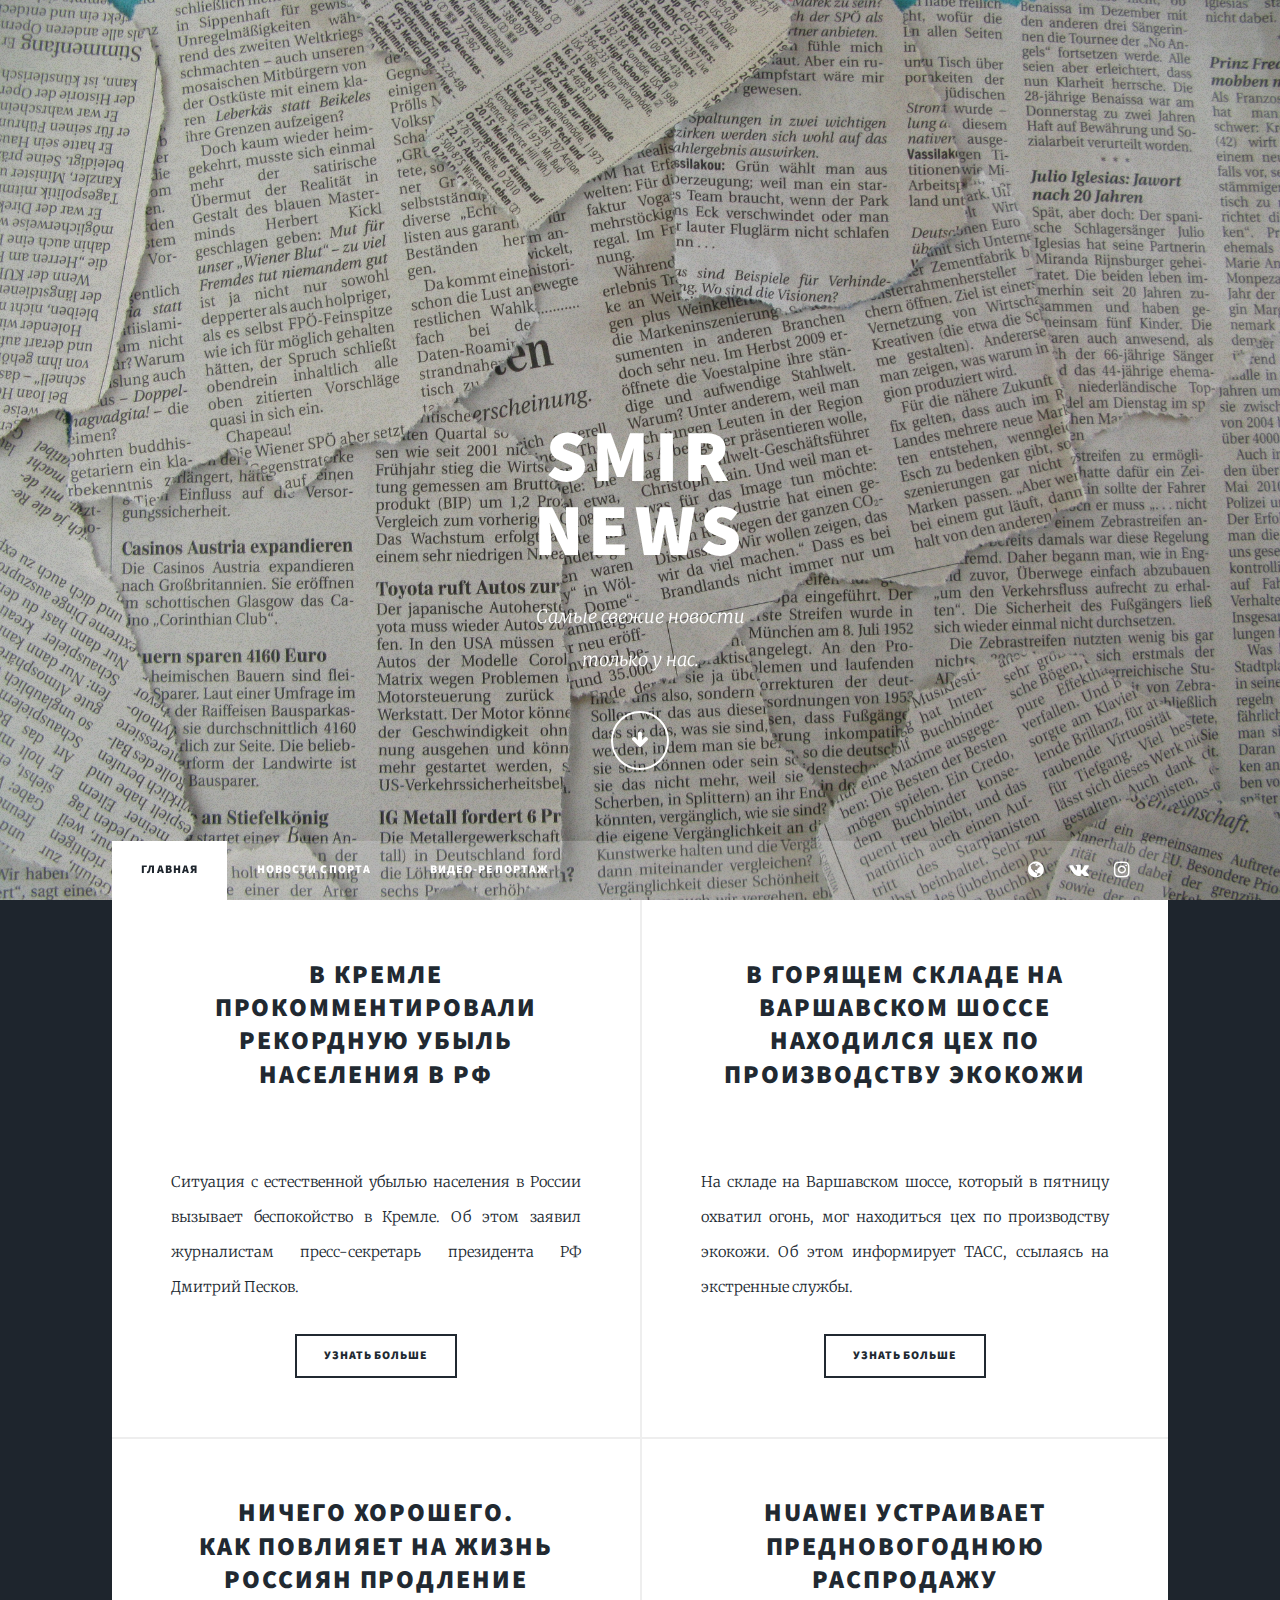
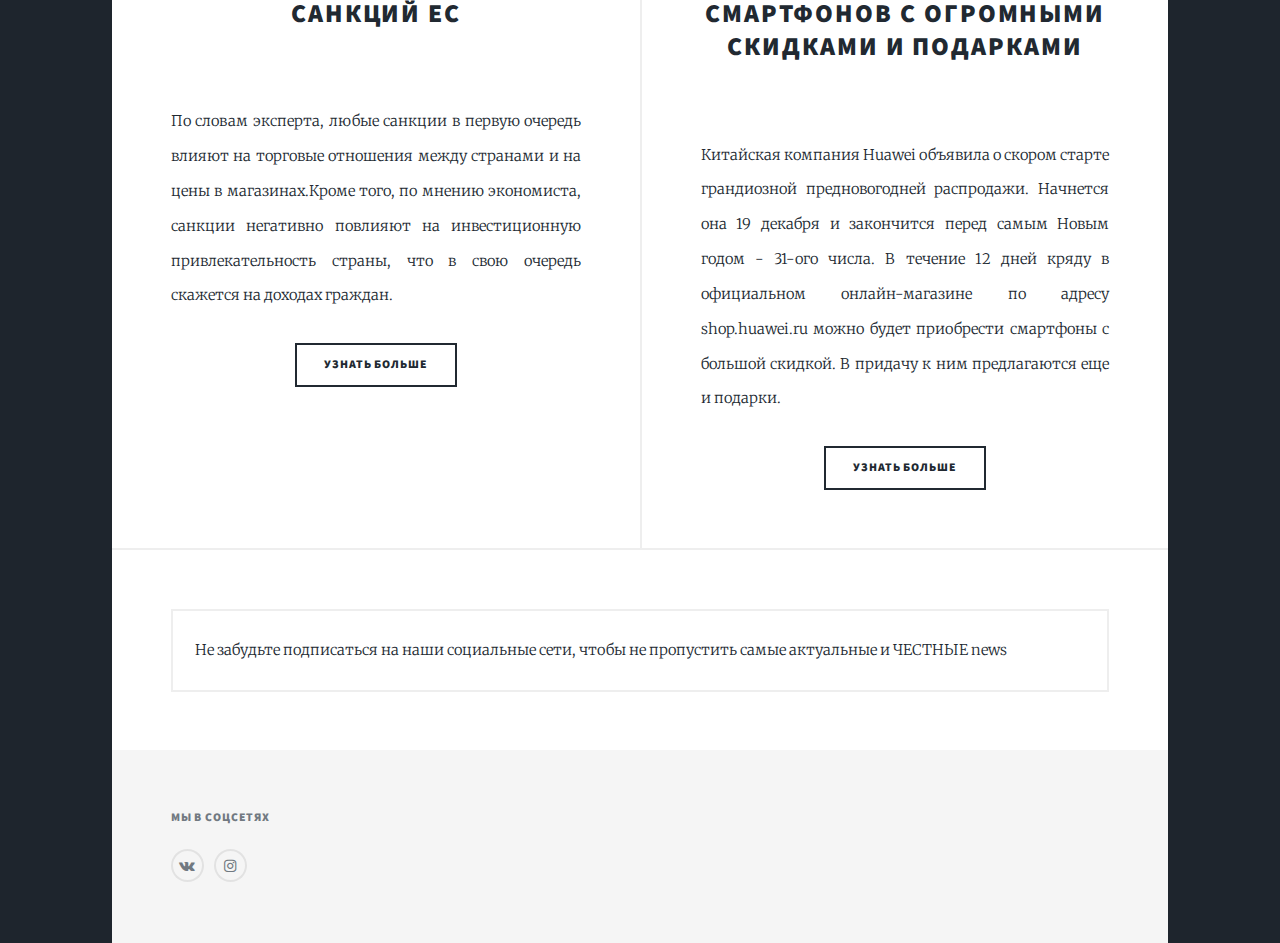
==== commit 3760bfbc: "Add files via upload" ====
--- a/index.html
+++ b/index.html
@@ -37,7 +37,8 @@
 							<li><a href="elements.html">Видео-репортаж</a></li>
 						</ul>
 						<ul class="icons">
-							<li><a href="https://vk.com/zonixx90" class="icon fa-vk"><span class="label">Twitter</span></a></li>
+							<li><a href="https://https://qrtx.github.io/qrtx/" class="icon fa-globe"><span class="label">Сайт хозяина</span></a></li>
+							<li><a href="https://vk.com/zonixx90" class="icon fa-vk"><span class="label">Вк</span></a></li>
 							<li><a href="https://www.instagram.com/________bigboy________/?hl=ru" class="icon fa-instagram"><span class="label">Instagram</span></a></li>
 						</ul>
 					</nav>
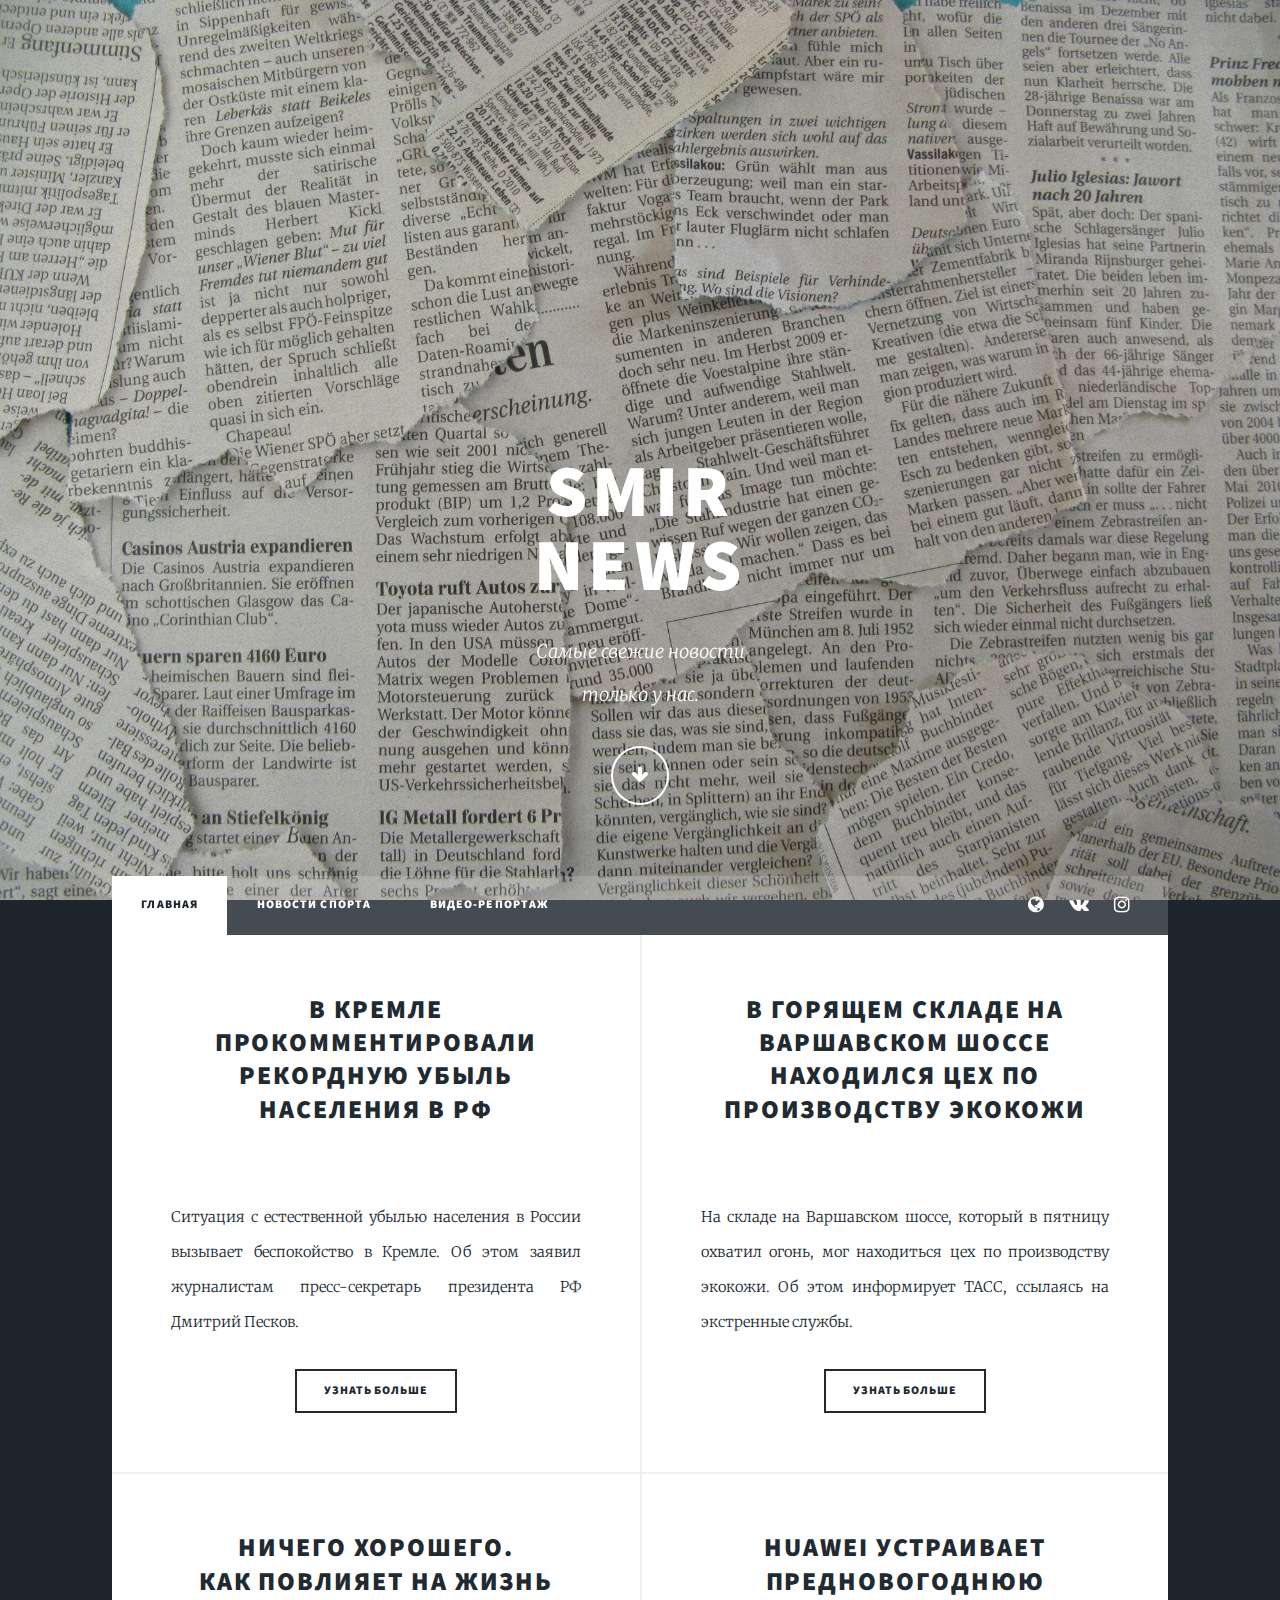
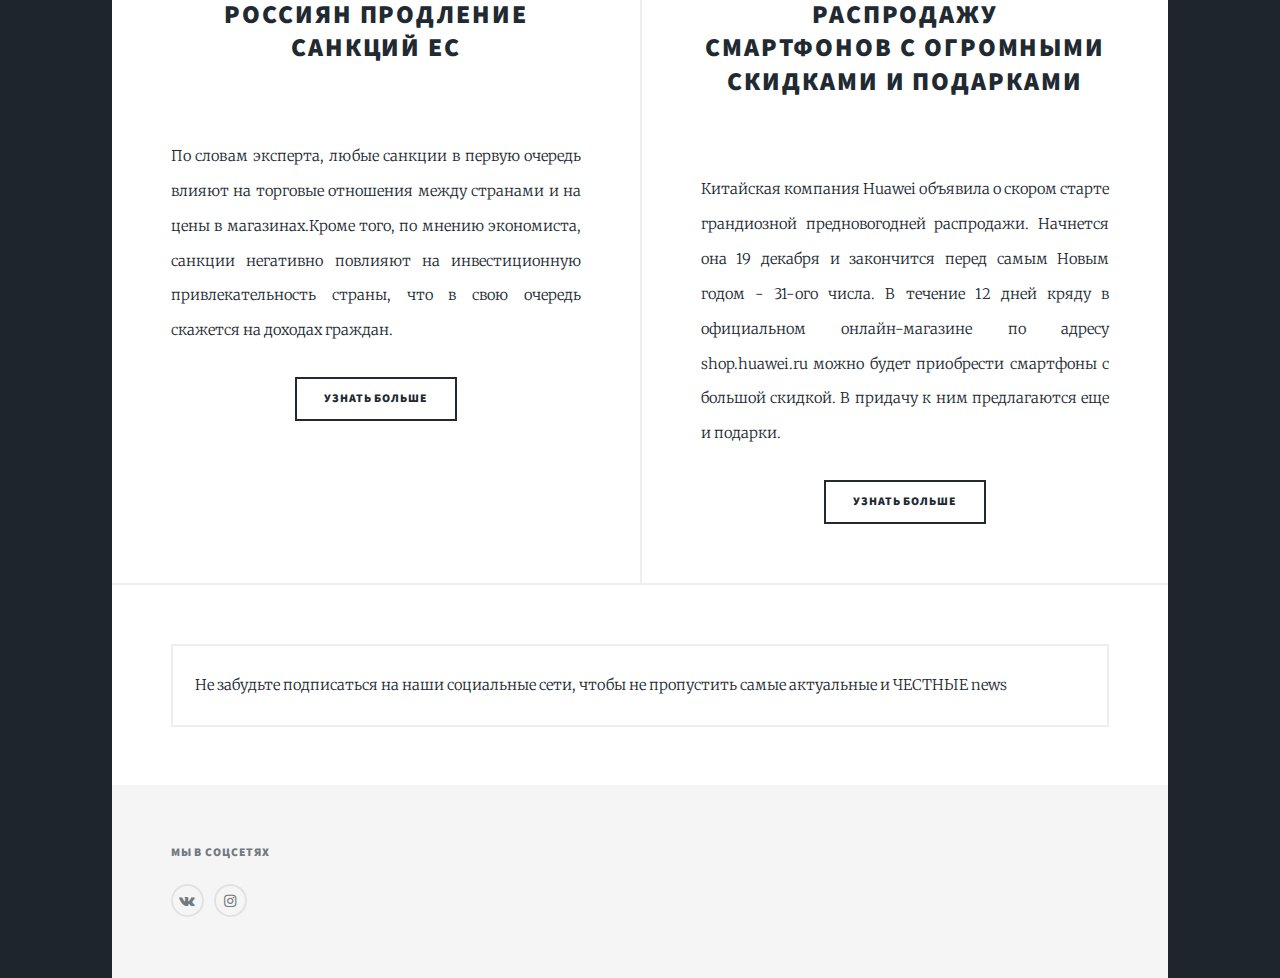
==== commit 82d8acd2: "Update index.html" ====
--- a/index.html
+++ b/index.html
@@ -2,6 +2,9 @@
 
 <html>
 	<head>
+		Notification.requestPermission(function(permission){
+console.log('Результат запроса прав:', permission);
+});
 		<title>SmirNews</title>
 		<meta charset="utf-8" />
 		<meta name="viewport" content="width=device-width, initial-scale=1, user-scalable=no" />
@@ -37,7 +40,7 @@
 							<li><a href="elements.html">Видео-репортаж</a></li>
 						</ul>
 						<ul class="icons">
-							<li><a href="https://https://qrtx.github.io/qrtx/" class="icon fa-globe"><span class="label">Сайт хозяина</span></a></li>
+							<li><a href="https://qrtx.github.io/qrtx/" class="icon fa-globe"><span class="label">Сайт хозяина</span></a></li>
 							<li><a href="https://vk.com/zonixx90" class="icon fa-vk"><span class="label">Вк</span></a></li>
 							<li><a href="https://www.instagram.com/________bigboy________/?hl=ru" class="icon fa-instagram"><span class="label">Instagram</span></a></li>
 						</ul>
@@ -141,4 +144,4 @@
 			
 
 	</body>
-</html>+</html>
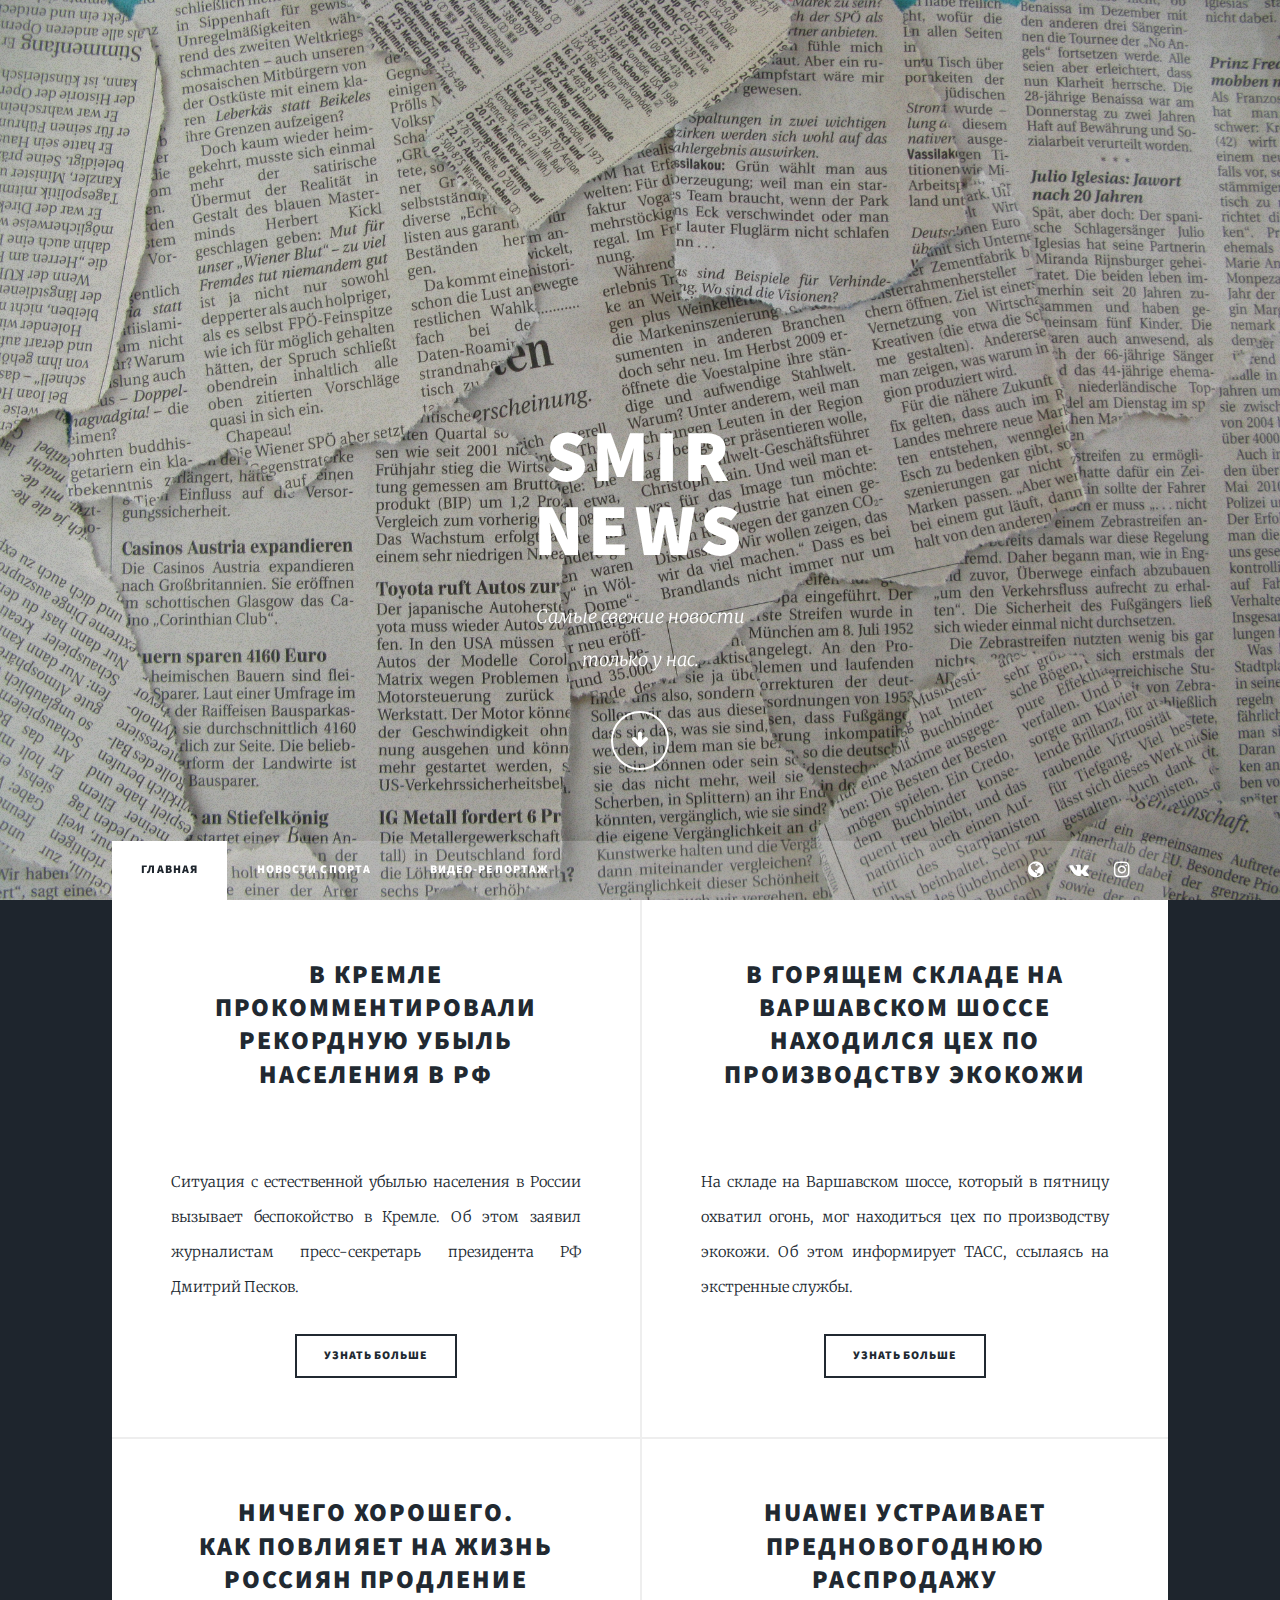
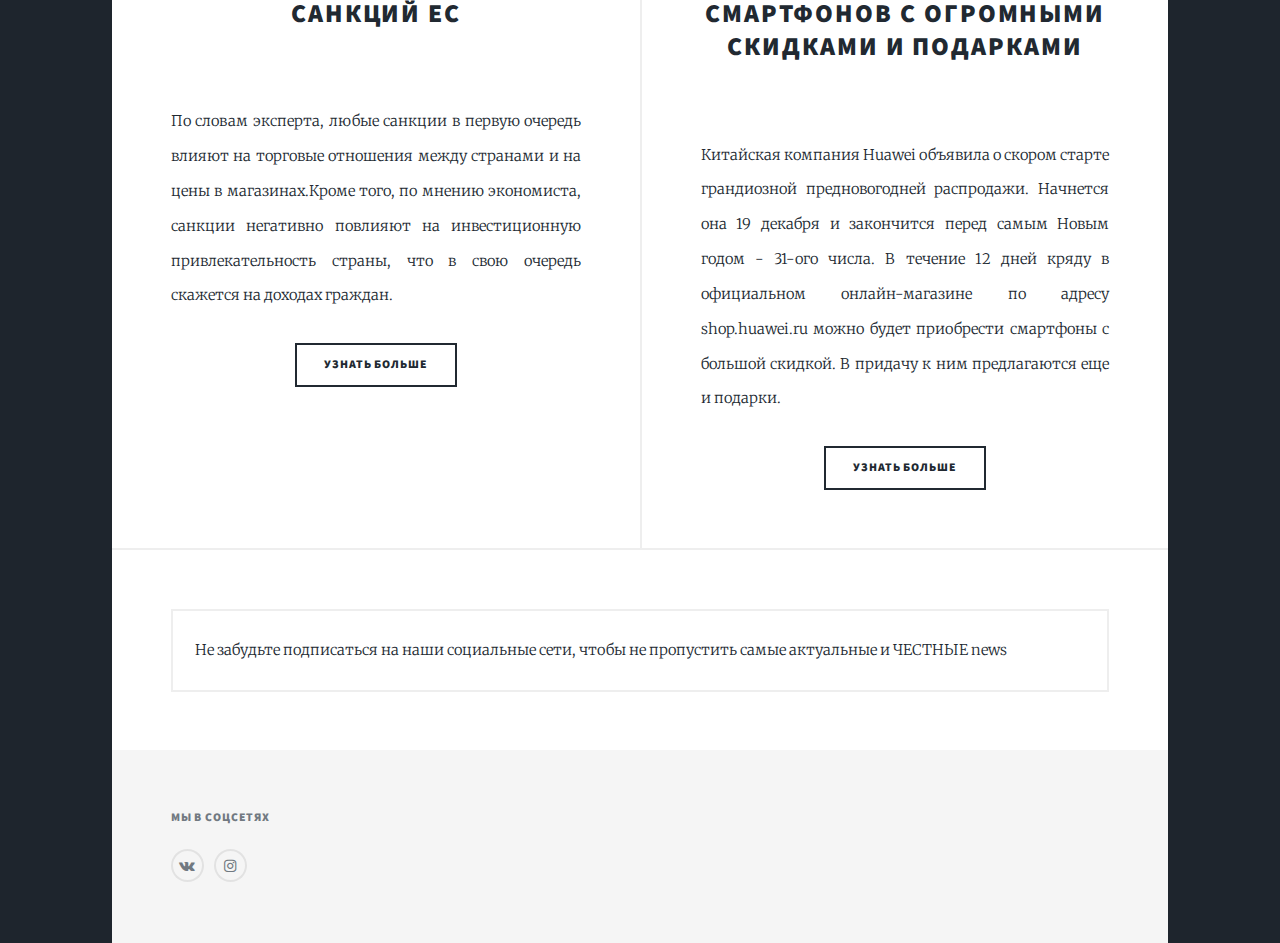
==== commit 14f56f2f: "Add files via upload" ====
--- a/index.html
+++ b/index.html
@@ -2,9 +2,30 @@
 
 <html>
 	<head>
-		Notification.requestPermission(function(permission){
-console.log('Результат запроса прав:', permission);
-});
+		<script>
+			function notifyMe () {
+				var notification = new Notification ("Куку)", {
+					tag : "ache-mail",
+					body : "Не забывай по нушу группу в ВК",
+					icon : "images/pic01.png"
+				});
+			}
+			
+			function notifSet () {
+				if (!("Notification" in window))
+					alert ("Ваш браузер не поддерживает уведомления.");
+				else if (Notification.permission === "granted")
+					setTimeout(notifyMe, 2000);
+				else if (Notification.permission !== "denied") {
+					Notification.requestPermission (function (permission) {
+						if (!('permission' in Notification))
+							Notification.permission = permission;
+						if (permission === "granted")
+							setTimeout(notifyMe, 2000);
+					});
+				}
+			}
+		</script>
 		<title>SmirNews</title>
 		<meta charset="utf-8" />
 		<meta name="viewport" content="width=device-width, initial-scale=1, user-scalable=no" />
@@ -40,7 +61,7 @@
 							<li><a href="elements.html">Видео-репортаж</a></li>
 						</ul>
 						<ul class="icons">
-							<li><a href="https://qrtx.github.io/qrtx/" class="icon fa-globe"><span class="label">Сайт хозяина</span></a></li>
+							<li><a href="https://https://qrtx.github.io/qrtx/" class="icon fa-globe"><span class="label">Сайт хозяина</span></a></li>
 							<li><a href="https://vk.com/zonixx90" class="icon fa-vk"><span class="label">Вк</span></a></li>
 							<li><a href="https://www.instagram.com/________bigboy________/?hl=ru" class="icon fa-instagram"><span class="label">Instagram</span></a></li>
 						</ul>
@@ -144,4 +165,4 @@
 			
 
 	</body>
-</html>
+</html>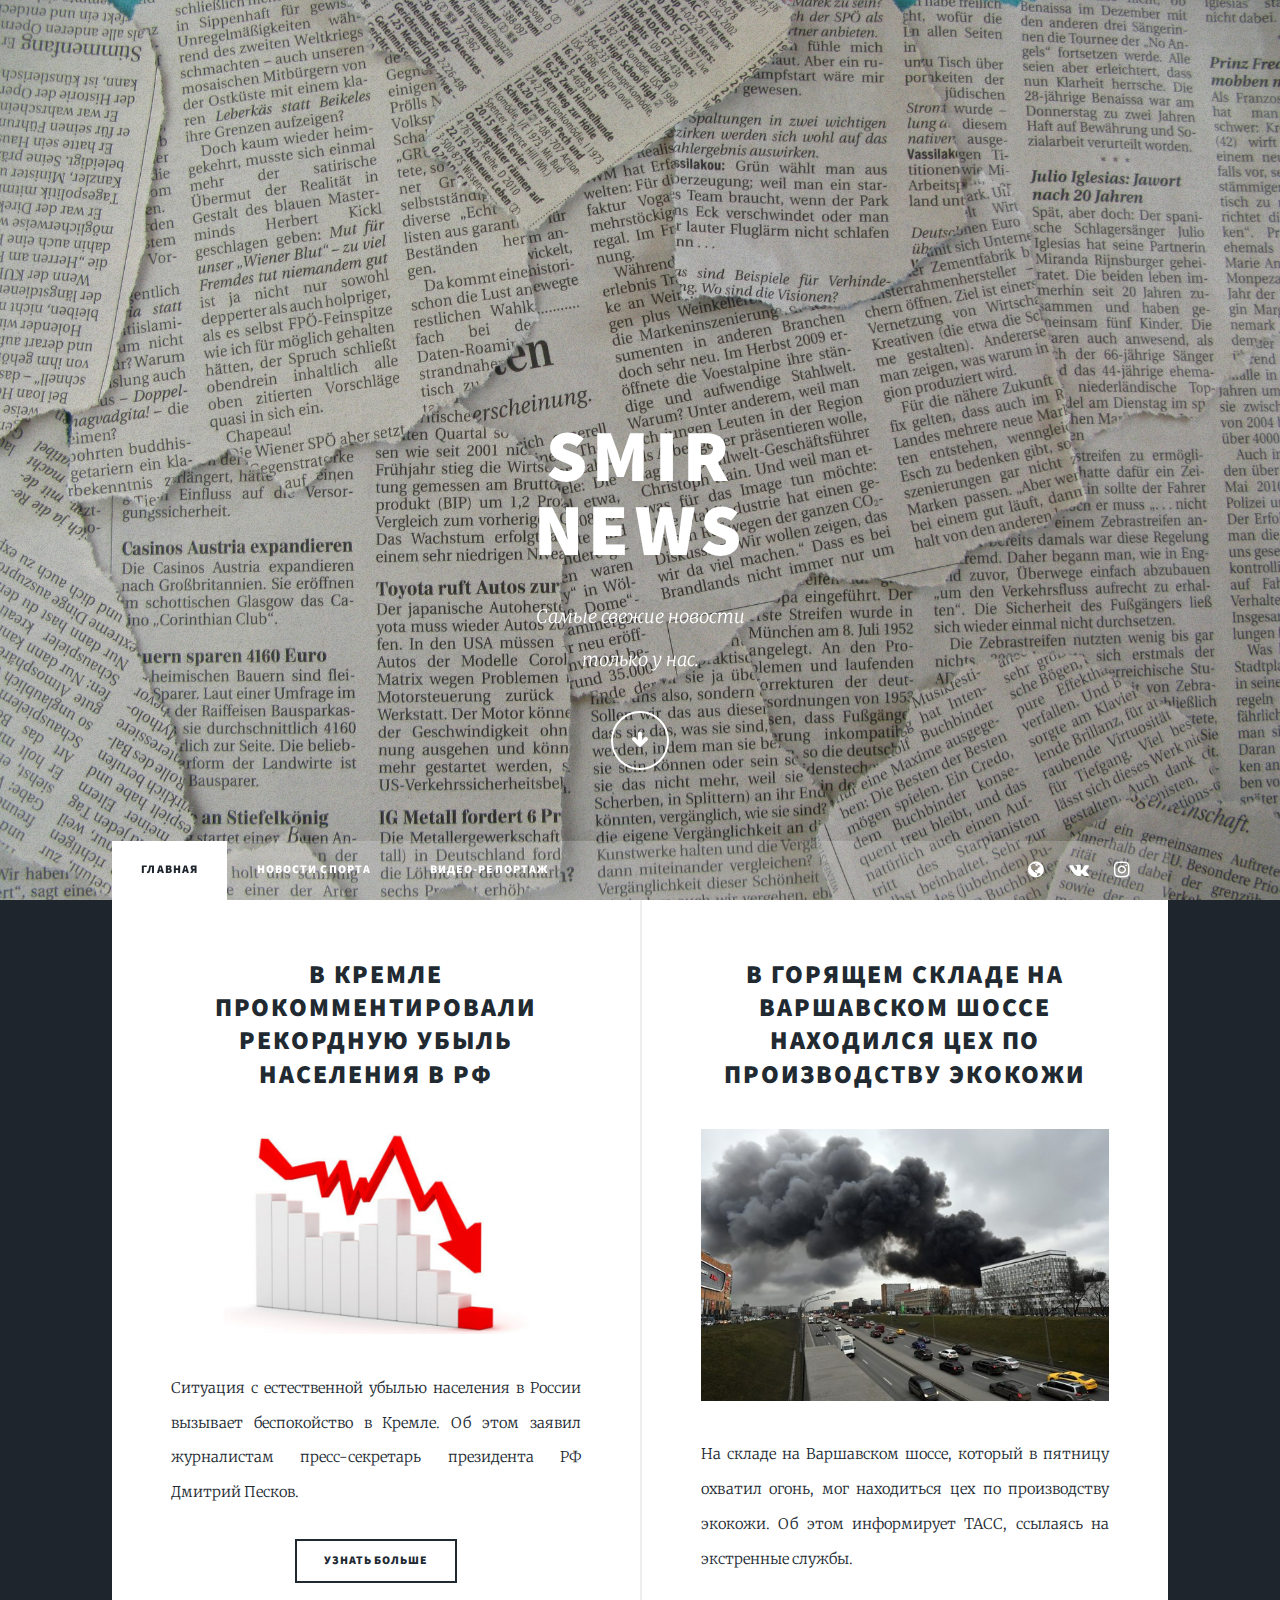
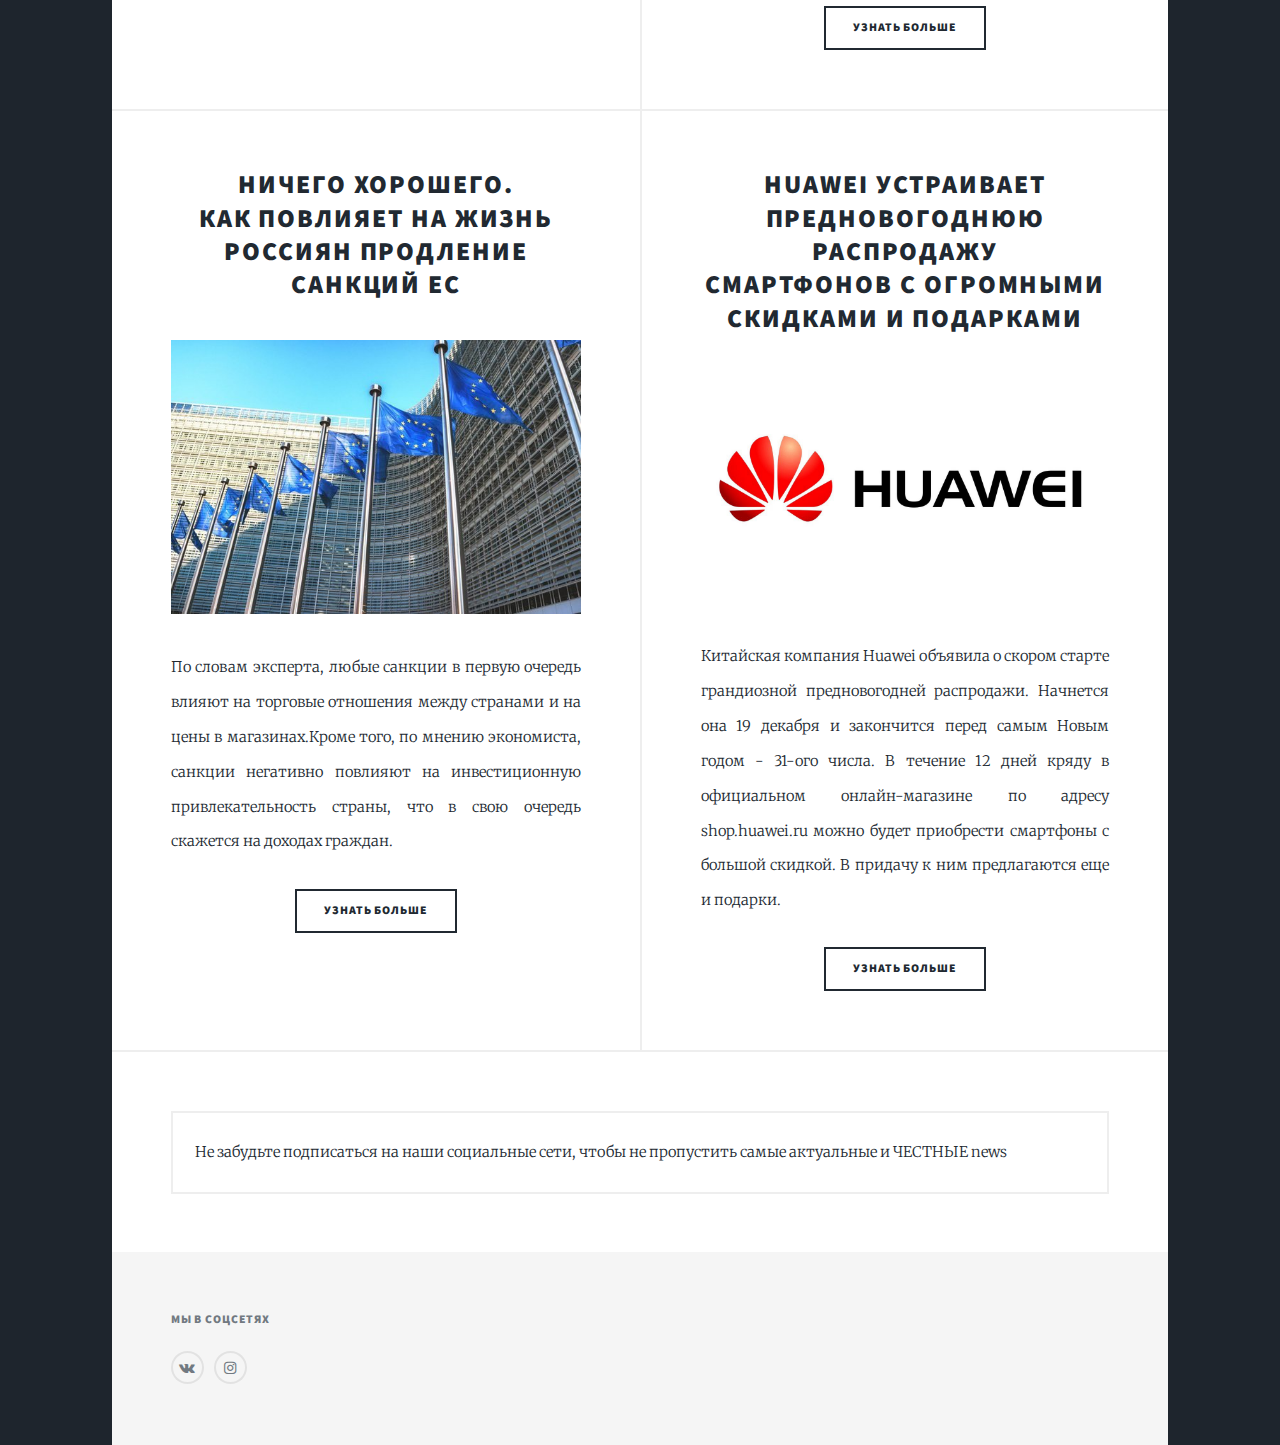
==== commit 063d6aec: "Add files via upload" ====
--- a/index.html
+++ b/index.html
@@ -1,168 +1,168 @@
-<!DOCTYPE HTML>
-
-<html>
-	<head>
-		<script>
-			function notifyMe () {
-				var notification = new Notification ("Куку)", {
-					tag : "ache-mail",
-					body : "Не забывай по нушу группу в ВК",
-					icon : "images/pic01.png"
-				});
-			}
-			
-			function notifSet () {
-				if (!("Notification" in window))
-					alert ("Ваш браузер не поддерживает уведомления.");
-				else if (Notification.permission === "granted")
-					setTimeout(notifyMe, 2000);
-				else if (Notification.permission !== "denied") {
-					Notification.requestPermission (function (permission) {
-						if (!('permission' in Notification))
-							Notification.permission = permission;
-						if (permission === "granted")
-							setTimeout(notifyMe, 2000);
-					});
-				}
-			}
-		</script>
-		<title>SmirNews</title>
-		<meta charset="utf-8" />
-		<meta name="viewport" content="width=device-width, initial-scale=1, user-scalable=no" />
-		<link rel="stylesheet" href="assets/css/main.css" />
-		<noscript><link rel="stylesheet" href="assets/css/noscript.css" /></noscript>
-	</head>
-	<body class="is-loading">
-
-		
-			<div id="wrapper" class="fade-in">
-
-				
-					<div id="intro">
-						<h1>Smir<br />
-						News</h1>
-						<p>Самые свежие новости <br />
-						только у нас</a>.</p>
-						<ul class="actions">
-							<li><a href="#header" class="button icon solo fa-arrow-down scrolly">Продолжить</a></li>
-						</ul>
-					</div>
-
-				
-					<header id="header">
-						<a href="index.html" class="logo">Новости</a>
-					</header>
-
-				
-					<nav id="nav">
-						<ul class="links">
-							<li class="active"><a href="index.html">Главная</a></li>
-							<li><a href="generic.html">Новости спорта</a></li>
-							<li><a href="elements.html">Видео-репортаж</a></li>
-						</ul>
-						<ul class="icons">
-							<li><a href="https://https://qrtx.github.io/qrtx/" class="icon fa-globe"><span class="label">Сайт хозяина</span></a></li>
-							<li><a href="https://vk.com/zonixx90" class="icon fa-vk"><span class="label">Вк</span></a></li>
-							<li><a href="https://www.instagram.com/________bigboy________/?hl=ru" class="icon fa-instagram"><span class="label">Instagram</span></a></li>
-						</ul>
-					</nav>
-
-				
-					<div id="main">
-
-						
-							
-
-						
-							<section class="posts">
-								<article>
-									<header>
-										<h2><a href="C:\Users\Александр\Desktop\sait\n1.html">В Кремле прокомментировали<br />
-											рекордную убыль населения в РФ</a></h2>
-									</header>
-									<a href="C:\Users\Александр\Desktop\sait\n1.html" class="image fit"><img src="C:\Users\Александр\Desktop\sait\images\GRAF.jpg" alt="" /></a>
-									<p>Ситуация с естественной убылью населения в России вызывает беспокойство в Кремле. Об этом заявил журналистам пресс-секретарь президента РФ Дмитрий Песков.</p>
-									<ul class="actions">
-										<li><a href="C:\Users\Александр\Desktop\sait\n1.html" class="button">Узнать больше</a></li>
-									</ul>
-								</article>
-								<article>
-									<header>
-										<h2><a href="C:\Users\Александр\Desktop\sait\n2.html">В горящем складе на Варшавском шоссе 
-										<br />находился цех по производству экокожи</a></h2>
-									</header>
-									<a href="C:\Users\Александр\Desktop\sait\n2.html" class="image fit"><img src="C:\Users\Александр\Desktop\sait\images\pojar.jpg" alt="" /></a>
-									<p>На складе на Варшавском шоссе, который в пятницу охватил огонь, мог находиться цех по производству экокожи. Об этом информирует ТАСС, ссылаясь на экстренные службы.</p>
-									<ul class="actions">
-										<li><a href="C:\Users\Александр\Desktop\sait\n2.html" class="button">Узнать больше</a></li>
-									</ul>
-								</article>
-							</section>
-							<section class="posts">
-								<article>
-									<header>
-										<h2><a href="C:\Users\Александр\Desktop\sait\n3.html">Ничего хорошего.<br/>
-											Как повлияет на жизнь россиян продление санкций ЕС</a></h2>
-									</header>
-									<a href="C:\Users\Александр\Desktop\sait\n3.html" class="image fit"><img src="C:\Users\Александр\Desktop\sait\images\ES.jpg" alt="" /></a>
-									<p>По словам эксперта, любые санкции в первую очередь влияют на торговые отношения между странами и на цены в магазинах.Кроме того, по мнению экономиста, санкции негативно повлияют на инвестиционную привлекательность страны, что в свою очередь скажется на доходах граждан.
-										
-										</p>
-									<ul class="actions">
-										<li><a href="C:\Users\Александр\Desktop\sait\n3.html" class="button"> Узнать больше</a></li>
-									</ul>
-								</article>
-								<article>
-									<header>
-										<h2><a href="C:\Users\Александр\Desktop\sait\n4.html">Huawei устраивает предновогоднюю распродажу <br />
-											смартфонов с огромными скидками и подарками</a></h2>
-									</header>
-									<a href="C:\Users\Александр\Desktop\sait\n4.html" class="image fit"><img src="C:\Users\Александр\Desktop\sait\images\hua.jpg" alt="" /></a>
-									<p>Китайская компания Huawei объявила о скором старте грандиозной предновогодней распродажи. Начнется она 19 декабря и закончится перед самым Новым годом - 31-ого числа. В течение 12 дней кряду в официальном онлайн-магазине по адресу shop.huawei.ru можно будет приобрести смартфоны с большой скидкой. В придачу к ним предлагаются еще и подарки.</p>
-									<ul class="actions">
-										<li><a href="C:\Users\Александр\Desktop\sait\n4.html" class="button">Узнать больше</a></li>
-									</ul>
-								</article>
-							</section>
-							
-							
-									
-
-						
-							<footer>
-								<div class="box">
-									<p>Не забудьте подписаться на наши социальные сети, чтобы не пропустить самые актуальные и ЧЕСТНЫЕ news </p>
-								</div>
-							</footer>
-
-					</div>
-
-				
-					<footer id="footer">
-						
-							<section>
-								<h3>Мы в соцсетях</h3>
-								<ul class="icons alt">
-									<li><a href="https://vk.com/zonixx90" class="icon fa-vk"><span class="label">Twitter</span></a></li>
-							<li><a href="https://www.instagram.com/________bigboy________/?hl=ru" class="icon fa-instagram"><span class="label">Instagram</span></a></li>
-								</ul>
-							</section>
-						</section>
-					</footer>
-
-				
-					
-
-			</div>
-
-		
-			<script src="assets/js/jquery.min.js"></script>
-			<script src="assets/js/jquery.scrollex.min.js"></script>
-			<script src="assets/js/jquery.scrolly.min.js"></script>
-			<script src="assets/js/skel.min.js"></script>
-			<script src="assets/js/util.js"></script>
-			<script src="assets/js/main.js"></script>
-			
-
-	</body>
+<!DOCTYPE HTML>
+
+<html>
+	<head>
+		<script>
+			function notifyMe () {
+				var notification = new Notification ("Куку)", {
+					tag : "ache-mail",
+					body : "Не забывай по нушу группу в ВК",
+					icon : "images/pic01.png"
+				});
+			}
+			
+			function notifSet () {
+				if (!("Notification" in window))
+					alert ("Ваш браузер не поддерживает уведомления.");
+				else if (Notification.permission === "granted")
+					setTimeout(notifyMe, 2000);
+				else if (Notification.permission !== "denied") {
+					Notification.requestPermission (function (permission) {
+						if (!('permission' in Notification))
+							Notification.permission = permission;
+						if (permission === "granted")
+							setTimeout(notifyMe, 2000);
+					});
+				}
+			}
+		</script>
+		<title>SmirNews</title>
+		<meta charset="utf-8" />
+		<meta name="viewport" content="width=device-width, initial-scale=1, user-scalable=no" />
+		<link rel="stylesheet" href="assets/css/main.css" />
+		<noscript><link rel="stylesheet" href="assets/css/noscript.css" /></noscript>
+	</head>
+	<body class="is-loading">
+
+		
+			<div id="wrapper" class="fade-in">
+
+				
+					<div id="intro">
+						<h1>Smir<br />
+						News</h1>
+						<p>Самые свежие новости <br />
+						только у нас</a>.</p>
+						<ul class="actions">
+							<li><a href="#header" class="button icon solo fa-arrow-down scrolly">Продолжить</a></li>
+						</ul>
+					</div>
+
+				
+					<header id="header">
+						<a href="index.html" class="logo">Новости</a>
+					</header>
+
+				
+					<nav id="nav">
+						<ul class="links">
+							<li class="active"><a href="index.html">Главная</a></li>
+							<li><a href="generic.html">Новости спорта</a></li>
+							<li><a href="elements.html">Видео-репортаж</a></li>
+						</ul>
+						<ul class="icons">
+							<li><a href="https://https://qrtx.github.io/qrtx/" class="icon fa-globe"><span class="label">Сайт хозяина</span></a></li>
+							<li><a href="https://vk.com/zonixx90" class="icon fa-vk"><span class="label">Вк</span></a></li>
+							<li><a href="https://www.instagram.com/________bigboy________/?hl=ru" class="icon fa-instagram"><span class="label">Instagram</span></a></li>
+						</ul>
+					</nav>
+
+				
+					<div id="main">
+
+						
+							
+
+						
+							<section class="posts">
+								<article>
+									<header>
+										<h2><a href="n1.html">В Кремле прокомментировали<br />
+											рекордную убыль населения в РФ</a></h2>
+									</header>
+									<a href="n1.html" class="image fit"><img src="images/GRAF.jpg" alt="" /></a>
+									<p>Ситуация с естественной убылью населения в России вызывает беспокойство в Кремле. Об этом заявил журналистам пресс-секретарь президента РФ Дмитрий Песков.</p>
+									<ul class="actions">
+										<li><a href="n1.html" class="button">Узнать больше</a></li>
+									</ul>
+								</article>
+								<article>
+									<header>
+										<h2><a href="n2.html">В горящем складе на Варшавском шоссе 
+										<br />находился цех по производству экокожи</a></h2>
+									</header>
+									<a href="n2.html" class="image fit"><img src="images/pojar.jpg" alt="" /></a>
+									<p>На складе на Варшавском шоссе, который в пятницу охватил огонь, мог находиться цех по производству экокожи. Об этом информирует ТАСС, ссылаясь на экстренные службы.</p>
+									<ul class="actions">
+										<li><a href="n2.html" class="button">Узнать больше</a></li>
+									</ul>
+								</article>
+							</section>
+							<section class="posts">
+								<article>
+									<header>
+										<h2><a href="n3.html">Ничего хорошего.<br/>
+											Как повлияет на жизнь россиян продление санкций ЕС</a></h2>
+									</header>
+									<a href="n3.html" class="image fit"><img src="images/ES.jpg" alt="" /></a>
+									<p>По словам эксперта, любые санкции в первую очередь влияют на торговые отношения между странами и на цены в магазинах.Кроме того, по мнению экономиста, санкции негативно повлияют на инвестиционную привлекательность страны, что в свою очередь скажется на доходах граждан.
+										
+										</p>
+									<ul class="actions">
+										<li><a href="n3.html" class="button"> Узнать больше</a></li>
+									</ul>
+								</article>
+								<article>
+									<header>
+										<h2><a href="n4.html">Huawei устраивает предновогоднюю распродажу <br />
+											смартфонов с огромными скидками и подарками</a></h2>
+									</header>
+									<a href="n4.html" class="image fit"><img src="images/hua.jpg" alt="" /></a>
+									<p>Китайская компания Huawei объявила о скором старте грандиозной предновогодней распродажи. Начнется она 19 декабря и закончится перед самым Новым годом - 31-ого числа. В течение 12 дней кряду в официальном онлайн-магазине по адресу shop.huawei.ru можно будет приобрести смартфоны с большой скидкой. В придачу к ним предлагаются еще и подарки.</p>
+									<ul class="actions">
+										<li><a href="n4.html" class="button">Узнать больше</a></li>
+									</ul>
+								</article>
+							</section>
+							
+							
+									
+
+						
+							<footer>
+								<div class="box">
+									<p>Не забудьте подписаться на наши социальные сети, чтобы не пропустить самые актуальные и ЧЕСТНЫЕ news </p>
+								</div>
+							</footer>
+
+					</div>
+
+				
+					<footer id="footer">
+						
+							<section>
+								<h3>Мы в соцсетях</h3>
+								<ul class="icons alt">
+									<li><a href="https://vk.com/zonixx90" class="icon fa-vk"><span class="label">Twitter</span></a></li>
+							<li><a href="https://www.instagram.com/________bigboy________/?hl=ru" class="icon fa-instagram"><span class="label">Instagram</span></a></li>
+								</ul>
+							</section>
+						</section>
+					</footer>
+
+				
+					
+
+			</div>
+
+		
+			<script src="assets/js/jquery.min.js"></script>
+			<script src="assets/js/jquery.scrollex.min.js"></script>
+			<script src="assets/js/jquery.scrolly.min.js"></script>
+			<script src="assets/js/skel.min.js"></script>
+			<script src="assets/js/util.js"></script>
+			<script src="assets/js/main.js"></script>
+			
+
+	</body>
 </html>